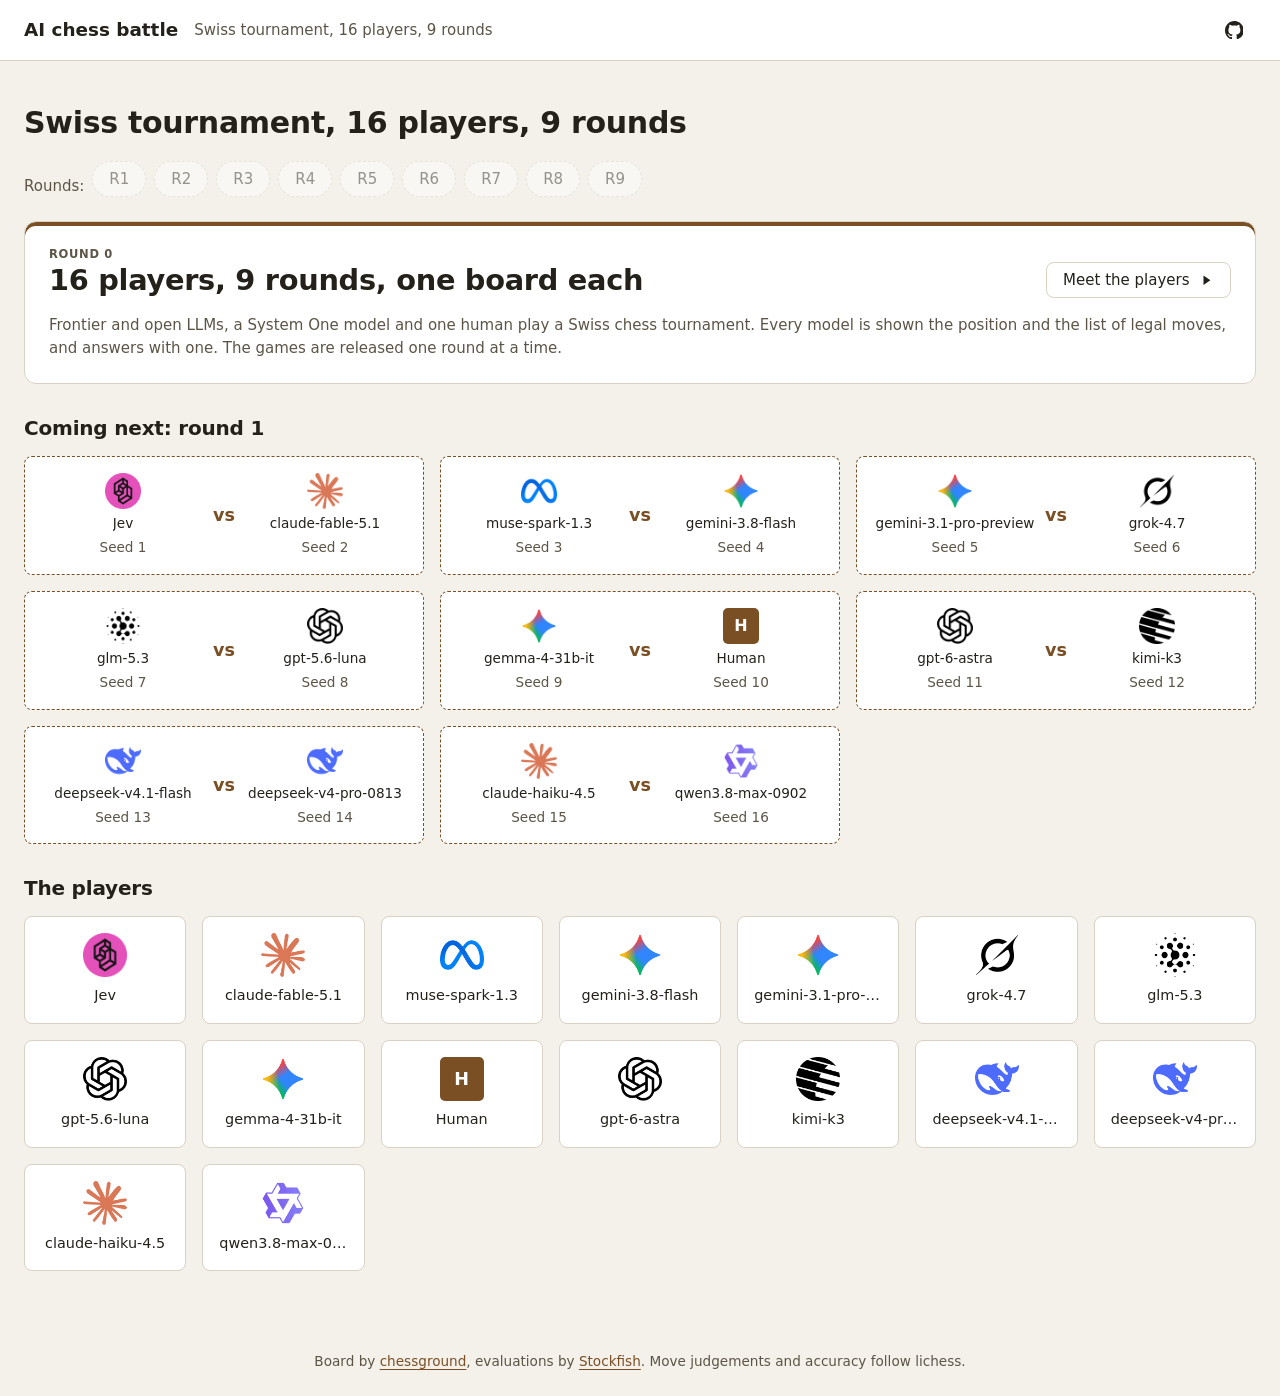
==== index.html @ 526ddec9 "Release round 0" ====
<!doctype html>
<html lang="en">
<head>
<meta charset="utf-8">
<meta name="viewport" content="width=device-width, initial-scale=1">
<title>AI chess battle: games</title>
<meta name="description" content="Every game of the AI chess battle tournaments, move by move, with engine evaluation, thinking time and cost.">
<link rel="stylesheet" href="vendor/chessground/chessground.base.css">
<link rel="stylesheet" href="vendor/chessground/chessground.brown.css">
<link rel="stylesheet" href="vendor/chessground/chessground.cburnett.css">
<link rel="stylesheet" href="viewer.css">
<script type="module" src="viewer.js"></script>
</head>
<body>
<header class="topbar">
  <nav class="topbar-nav" aria-label="Main">
    <a class="brand" href="#/">AI chess battle</a>
    <ul id="crumbs"></ul>
    <a class="icon-button" href="https://github.com/dperezcabrera/system-one-chess" target="_blank" rel="noopener" aria-label="Source on GitHub" title="Source on GitHub">
      <svg viewBox="0 0 16 16" width="20" height="20" fill="currentColor" aria-hidden="true"><path d="M8 0C3.58 0 0 3.58 0 8c0 3.54 2.29 6.53 5.47 7.59.4.07.55-.17.55-.38 0-.19-.01-.82-.01-1.49-2.01.37-2.53-.49-2.69-.94-.09-.23-.48-.94-.82-1.13-.28-.15-.68-.52-.01-.53.63-.01 1.08.58 1.23.82.72 1.21 1.87.87 2.33.66.07-.52.28-.87.51-1.07-1.78-.2-3.64-.89-3.64-3.95 0-.87.31-1.59.82-2.15-.08-.2-.36-1.02.08-2.12 0 0 .67-.21 2.2.82.64-.18 1.32-.27 2-.27.68 0 1.36.09 2 .27 1.53-1.04 2.2-.82 2.2-.82.44 1.1.16 1.92.08 2.12.51.56.82 1.27.82 2.15 0 3.07-1.87 3.75-3.65 3.95.29.25.54.73.54 1.48 0 1.07-.01 1.93-.01 2.2 0 .21.15.46.55.38A8.013 8.013 0 0016 8c0-4.42-3.58-8-8-8z"/></svg>
    </a>
  </nav>
</header>
<main id="app" aria-live="polite"><p class="state">Loading</p></main>
<div id="tooltip" class="tooltip" role="tooltip" hidden></div>
<footer class="footer">
  Board by <a href="https://github.com/lichess-org/chessground" target="_blank" rel="noopener">chessground</a>,
  evaluations by <a href="https://stockfishchess.org" target="_blank" rel="noopener">Stockfish</a>.
  Move judgements and accuracy follow lichess.
</footer>
</body>
</html>
---- vendor/chessground/chessground.base.css ----
.cg-wrap {
  box-sizing: content-box;
  position: relative;
  display: block;
}

cg-container {
  position: absolute;
  width: 100%;
  height: 100%;
  display: block;
  top: 0;
}

cg-board {
  position: absolute;
  top: 0;
  left: 0;
  width: 100%;
  height: 100%;
  -webkit-user-select: none;
  -moz-user-select: none;
  -ms-user-select: none;
  user-select: none;
  line-height: 0;
  background-size: cover;
}

.cg-wrap.manipulable cg-board {
  cursor: pointer;
}

cg-board square {
  position: absolute;
  top: 0;
  left: 0;
  width: 12.5%;
  height: 12.5%;
  pointer-events: none;
}

cg-board square.move-dest {
  pointer-events: auto;
}

cg-board square.last-move {
  will-change: transform;
}

.cg-wrap piece {
  position: absolute;
  top: 0;
  left: 0;
  width: 12.5%;
  height: 12.5%;
  background-size: cover;
  z-index: 2;
  will-change: transform;
  pointer-events: none;
}

cg-board piece.dragging {
  cursor: move;
  /* !important to override z-index from 3D piece inline style */
  z-index: 11 !important;
}

piece.anim {
  z-index: 8;
}

piece.fading {
  z-index: 1;
  opacity: 0.5;
}

.cg-wrap piece.ghost {
  opacity: 0.3;
}

.cg-wrap piece svg {
  overflow: hidden;
  position: relative;
  top: 0px;
  left: 0px;
  width: 100%;
  height: 100%;
  pointer-events: none;
  z-index: 2;
  opacity: 0.6;
}

.cg-wrap cg-auto-pieces,
.cg-wrap .cg-shapes,
.cg-wrap .cg-custom-svgs {
  overflow: visible;
  position: absolute;
  top: 0px;
  left: 0px;
  width: 100%;
  height: 100%;
  pointer-events: none;
}

.cg-wrap cg-auto-pieces {
  z-index: 2;
}

.cg-wrap cg-auto-pieces piece {
  opacity: 0.3;
}

.cg-wrap .cg-shapes {
  overflow: hidden;
  opacity: 0.6;
  z-index: 2;
}

.cg-wrap .cg-custom-svgs {
  /* over piece.anim = 8, but under piece.dragging = 11 */
  z-index: 9;
}

.cg-wrap .cg-custom-svgs svg {
  overflow: visible;
}

.cg-wrap coords {
  position: absolute;
  display: flex;
  pointer-events: none;
  opacity: 0.8;
  font-family: sans-serif;
  font-size: 9px;
}

.cg-wrap coords.ranks {
  left: 4px;
  top: -20px;
  flex-flow: column-reverse;
  height: 100%;
  width: 12px;
}

.cg-wrap coords.ranks.black {
  flex-flow: column;
}

.cg-wrap coords.ranks.left {
  left: -15px;
  align-items: flex-end;
}

.cg-wrap coords.files {
  bottom: -4px;
  left: 24px;
  flex-flow: row;
  width: 100%;
  height: 16px;
  text-transform: uppercase;
  text-align: center;
}

.cg-wrap coords.files.black {
  flex-flow: row-reverse;
}

.cg-wrap coords coord {
  flex: 1 1 auto;
}

.cg-wrap coords.ranks coord {
  transform: translateY(39%);
}

.cg-wrap coords.squares {
  bottom: 0;
  left: 0;
  text-transform: uppercase;
  text-align: right;
  flex-flow: column-reverse;
  height: 100%;
  width: 12.5%;
}

.cg-wrap coords.squares.black {
  flex-flow: column;
}

.cg-wrap coords.squares.left {
  text-align: left;
}

.cg-wrap coords.squares coord {
  padding: 6% 4%;
}

.cg-wrap coords.squares.rank2 {
  transform: translateX(100%);
}

.cg-wrap coords.squares.rank3 {
  transform: translateX(200%);
}

.cg-wrap coords.squares.rank4 {
  transform: translateX(300%);
}

.cg-wrap coords.squares.rank5 {
  transform: translateX(400%);
}

.cg-wrap coords.squares.rank6 {
  transform: translateX(500%);
}

.cg-wrap coords.squares.rank7 {
  transform: translateX(600%);
}

.cg-wrap coords.squares.rank8 {
  transform: translateX(700%);
}
---- vendor/chessground/chessground.brown.css ----
/** Colored board squares as an embedded SVG */
cg-board {
  background-color: #f0d9b5;
  background-image: url('[data-uri]');
}

/** Interactive board square colors */
cg-board square.move-dest {
  background: radial-gradient(rgba(20, 85, 30, 0.5) 22%, #208530 0, rgba(0, 0, 0, 0.3) 0, rgba(0, 0, 0, 0) 0);
}
cg-board square.premove-dest {
  background: radial-gradient(rgba(20, 30, 85, 0.5) 22%, #203085 0, rgba(0, 0, 0, 0.3) 0, rgba(0, 0, 0, 0) 0);
}
cg-board square.oc.move-dest {
  background: radial-gradient(transparent 0%, transparent 80%, rgba(20, 85, 0, 0.3) 80%);
}
cg-board square.oc.premove-dest {
  background: radial-gradient(transparent 0%, transparent 80%, rgba(20, 30, 85, 0.2) 80%);
}
cg-board square.move-dest:hover {
  background: rgba(20, 85, 30, 0.3);
}
cg-board square.premove-dest:hover {
  background: rgba(20, 30, 85, 0.2);
}
cg-board square.last-move {
  background-color: rgba(155, 199, 0, 0.41);
}
cg-board square.selected {
  background-color: rgba(20, 85, 30, 0.5);
}
cg-board square.check {
  background: radial-gradient(
    ellipse at center,
    rgba(255, 0, 0, 1) 0%,
    rgba(231, 0, 0, 1) 25%,
    rgba(169, 0, 0, 0) 89%,
    rgba(158, 0, 0, 0) 100%
  );
}
cg-board square.current-premove {
  background-color: rgba(20, 30, 85, 0.5);
}

/** Alternating colors in rank/file/square labels */
.orientation-white .ranks :nth-child(odd),
.orientation-white .files :nth-child(even),
.orientation-black .ranks :nth-child(even),
.orientation-black .files :nth-child(odd),
coords.squares:nth-of-type(odd) :nth-child(even),
coords.squares:nth-of-type(even) :nth-child(odd) {
  color: rgba(72, 72, 72, 0.8);
}

.orientation-white .ranks :nth-child(even),
.orientation-white .files :nth-child(odd),
.orientation-black .ranks :nth-child(odd),
.orientation-black .files :nth-child(even),
coords.squares:nth-of-type(odd) :nth-child(odd),
coords.squares:nth-of-type(even) :nth-child(even) {
  color: rgba(255, 255, 255, 0.8);
}
---- vendor/chessground/chessground.cburnett.css ----
/** Embedded SVGs for all chess pieces */
.cg-wrap piece.pawn.white {
  background-image: url('[data-uri]');
}
.cg-wrap piece.bishop.white {
  background-image: url('[data-uri]');
}
.cg-wrap piece.knight.white {
  background-image: url('[data-uri]');
}
.cg-wrap piece.rook.white {
  background-image: url('[data-uri]');
}
.cg-wrap piece.queen.white {
  background-image: url('[data-uri]');
}
.cg-wrap piece.king.white {
  background-image: url('[data-uri]');
}
.cg-wrap piece.pawn.black {
  background-image: url('[data-uri]');
}
.cg-wrap piece.bishop.black {
  background-image: url('[data-uri]');
}
.cg-wrap piece.knight.black {
  background-image: url('[data-uri]');
}
.cg-wrap piece.rook.black {
  background-image: url('[data-uri]');
}
.cg-wrap piece.queen.black {
  background-image: url('[data-uri]');
}
.cg-wrap piece.king.black {
  background-image: url('[data-uri]');
}
---- viewer.css ----
:root {
  color-scheme: light dark;
  --space-1: 4px; --space-2: 8px; --space-3: 16px; --space-4: 24px; --space-5: 32px;
  --radius: 8px;
  --bg: #f4f1ea; --surface: #ffffff; --surface-2: #faf8f3; --border: #d9d2c3;
  --text: #24211b; --text-muted: #5c5547; --accent: #7a4f24; --accent-text: #ffffff;
  --win: #2f7d4a; --draw: #8a7f6a; --loss: #b0392f;
  --best: #2f7d4a; --inaccuracy: #c9a227; --mistake: #e07b39; --blunder: #d03b3b;
  --series-white: #2a78d6; --series-black: #eb6834;
  --eval-white: #f3efe6; --eval-black: #3a352e; --grid: #e1e0d9;
  --focus: #2a78d6;
  --ease: cubic-bezier(0.2, 0, 0, 1);
}
@media (prefers-color-scheme: dark) {
  :root {
    --bg: #1b1916; --surface: #26231f; --surface-2: #2d2a25; --border: #3d3832;
    --text: #ece7dd; --text-muted: #b3ab9c; --accent: #d9a566; --accent-text: #1b1916;
    --win: #5cb97a; --draw: #a89d86; --loss: #ff8a80;
    --best: #5cb97a; --inaccuracy: #e4c14a; --mistake: #f09a5b; --blunder: #ff6b6b;
    --series-white: #3987e5; --series-black: #d95926;
    --eval-white: #e9e4d8; --eval-black: #141210; --grid: #3d3832; --focus: #6aa8f0;
  }
}
* { box-sizing: border-box; }
body { margin: 0; background: var(--bg); color: var(--text); font: 15px/1.5 system-ui, sans-serif; }
a { color: var(--accent); text-underline-offset: 3px; }
:focus-visible { outline: 2px solid var(--focus); outline-offset: 2px; }
h1, h2, h3 { line-height: 1.2; letter-spacing: -0.01em; }
h2 { font-size: 1.25rem; margin: 0 0 var(--space-3); }
h3 { font-size: 1rem; margin: 0 0 var(--space-2); }
.num { text-align: right; font-variant-numeric: tabular-nums; }
.muted { color: var(--text-muted); }
.state { padding: var(--space-5); text-align: center; color: var(--text-muted); min-height: 60vh; }

.topbar { border-bottom: 1px solid var(--border); background: var(--surface); position: sticky; top: 0; z-index: 10; }
.topbar-nav { display: flex; align-items: center; gap: var(--space-3); max-width: 1400px; margin: 0 auto; padding: var(--space-2) var(--space-4); min-height: 56px; }
.brand { font-weight: 700; font-size: 1.15rem; color: var(--text); text-decoration: none; }
#crumbs { display: flex; gap: var(--space-2); margin: 0; padding: 0; list-style: none; flex: 1; color: var(--text-muted); min-width: 0; overflow: hidden; white-space: nowrap; }
#crumbs li + li::before { content: "/"; margin-right: var(--space-2); }
.icon-button { display: inline-flex; align-items: center; justify-content: center; min-width: 44px; min-height: 44px; border: 1px solid transparent; border-radius: var(--radius); background: none; color: var(--text); cursor: pointer; }
.icon-button:hover { background: var(--surface-2); border-color: var(--border); }
.icon-button:disabled { opacity: 0.4; cursor: default; }
.icon-button svg { width: 1.25em; height: 1.25em; }
main { max-width: 1400px; margin: 0 auto; padding: var(--space-4); }
.footer { text-align: center; color: var(--text-muted); font-size: 0.85rem; padding: var(--space-4); }

.card { background: var(--surface); border: 1px solid var(--border); border-radius: var(--radius); padding: var(--space-3); }
section { margin-bottom: var(--space-5); }
.section-nav { display: flex; gap: var(--space-2); flex-wrap: wrap; align-items: end; margin-bottom: var(--space-4); }
.pill { display: inline-flex; align-items: center; min-height: 36px; padding: 0 var(--space-3); border: 1px solid var(--border); border-radius: 999px; background: var(--surface); color: var(--text); text-decoration: none; cursor: pointer; font: inherit; }
.pill[aria-pressed="true"], .pill:hover { border-color: var(--accent); color: var(--accent); }
.pill[aria-pressed="true"] { background: var(--accent); color: var(--accent-text); }

.hero { display: grid; grid-template-columns: repeat(auto-fit, minmax(150px, 1fr)); gap: var(--space-3); margin-bottom: var(--space-4); }
.stat { background: var(--surface); border: 1px solid var(--border); border-radius: var(--radius); padding: var(--space-3); }
.stat-value { font-size: 1.6rem; font-weight: 700; font-variant-numeric: tabular-nums; }
.stat-label { color: var(--text-muted); font-size: 0.85rem; }

.player { display: inline-flex; align-items: center; gap: var(--space-2); min-width: 0; }
.player-name { overflow: hidden; text-overflow: ellipsis; white-space: nowrap; }
.logo { width: 22px; height: 22px; border-radius: 5px; object-fit: contain; background: #fff; flex: none; }
.logo-fallback { display: inline-flex; align-items: center; justify-content: center; width: 22px; height: 22px; border-radius: 5px; background: var(--accent); color: var(--accent-text); font-size: 0.7rem; font-weight: 700; flex: none; }

.table-wrap { overflow-x: auto; }
table { border-collapse: collapse; width: 100%; }
th, td { padding: 6px 10px; border-bottom: 1px solid var(--border); white-space: nowrap; }
th { font-size: 0.8rem; color: var(--text-muted); font-weight: 600; text-align: left; position: sticky; top: 0; background: var(--surface); }
th.num { text-align: right; }
th.center, td.center { text-align: center; }
tbody tr:hover { background: var(--surface-2); }
tbody tr.selected { background: color-mix(in srgb, var(--accent) 12%, transparent); }
.points-cell { display: flex; align-items: center; gap: var(--space-2); justify-content: flex-end; }
.points-bar { width: 70px; height: 8px; border-radius: 4px; background: var(--grid); overflow: hidden; }
.points-bar span { display: block; height: 100%; background: var(--accent); }
.wdl { display: inline-flex; gap: 2px; }
.wdl span { width: 8px; height: 14px; border-radius: 2px; }
.wdl .w { background: var(--win); } .wdl .d { background: var(--draw); } .wdl .l { background: var(--loss); }

.charts { display: grid; grid-template-columns: repeat(auto-fit, minmax(420px, 1fr)); gap: var(--space-3); }
.chart { width: 100%; height: auto; display: block; }
.chart text { fill: var(--text-muted); font-size: 11px; }
.chart .axis { stroke: var(--border); }
.chart .gridline { stroke: var(--grid); }
.chart .label { fill: var(--text); font-size: 11px; }
.chart a:focus-visible circle { stroke: var(--focus); stroke-width: 3; }
.tooltip { position: fixed; z-index: 100; pointer-events: none; background: var(--text); color: var(--bg); padding: 6px 10px; border-radius: 6px; font-size: 0.8rem; max-width: 320px; white-space: pre-line; }

.crosstable td, .crosstable th { padding: 0; text-align: center; vertical-align: middle; }
.crosstable th.rowhead, .crosstable td.rowhead { text-align: left; padding: 4px 8px; }
.crosstable th.colhead { width: 34px; font-variant-numeric: tabular-nums; }
.xcell { display: flex; flex-direction: column; min-width: 34px; height: 34px; }
.xcell a { flex: 1; display: flex; align-items: center; justify-content: center; color: #fff; text-decoration: none; font-weight: 700; font-size: 0.8rem; }
.xcell a.w { background: var(--win); } .xcell a.d { background: var(--draw); } .xcell a.l { background: var(--loss); }
.xcell.self { background: repeating-linear-gradient(45deg, var(--grid), var(--grid) 4px, transparent 4px, transparent 8px); }

.filters { display: flex; gap: var(--space-3); flex-wrap: wrap; align-items: end; margin-bottom: var(--space-3); }
.field { display: flex; flex-direction: column; gap: 2px; font-size: 0.8rem; color: var(--text-muted); }
select { font: inherit; min-height: 36px; padding: 0 var(--space-2); border: 1px solid var(--border); border-radius: var(--radius); background: var(--surface); color: var(--text); }
.games-grid { display: grid; grid-template-columns: repeat(auto-fill, minmax(220px, 1fr)); gap: var(--space-3); min-height: 200px; }
.game-card { display: flex; flex-direction: column; gap: var(--space-2); background: var(--surface); border: 1px solid var(--border); border-radius: var(--radius); padding: var(--space-2); color: var(--text); text-decoration: none; transition: transform 120ms var(--ease), box-shadow 120ms var(--ease); }
.game-card:hover { transform: translateY(-2px); box-shadow: 0 4px 14px rgb(0 0 0 / 0.12); }
.game-card .side { display: flex; align-items: center; justify-content: space-between; gap: var(--space-2); font-size: 0.85rem; }
.game-card .meta { display: flex; justify-content: space-between; font-size: 0.75rem; color: var(--text-muted); }
.score { font-weight: 700; font-variant-numeric: tabular-nums; min-width: 1.5em; text-align: right; }
.mini-board { width: 100%; aspect-ratio: 1; border-radius: 4px; overflow: hidden; }
.mini-board .cg-wrap { width: 100%; height: 100%; }
.round-title { font-size: 0.9rem; color: var(--text-muted); margin: var(--space-3) 0 var(--space-2); grid-column: 1 / -1; }
.badge { display: inline-block; padding: 0 6px; border-radius: 4px; font-size: 0.72rem; font-weight: 600; border: 1px solid var(--border); color: var(--text-muted); }

.tlist { display: grid; gap: var(--space-3); grid-template-columns: repeat(auto-fill, minmax(320px, 1fr)); }
.tlist a { color: var(--text); text-decoration: none; }
.tlist a:hover { border-color: var(--accent); }

/* Game */
.game-head { display: flex; flex-wrap: wrap; gap: var(--space-3); align-items: center; justify-content: space-between; margin-bottom: var(--space-3); }
.game-head h1 { font-size: 1.3rem; margin: 0; display: flex; gap: var(--space-2); align-items: center; flex-wrap: wrap; }
.result-badge { font-variant-numeric: tabular-nums; padding: 2px 10px; border-radius: 6px; background: var(--accent); color: var(--accent-text); }
.game-layout { display: grid; grid-template-columns: minmax(0, 1fr) 380px; gap: var(--space-4); align-items: start; }
.board-stack { display: flex; flex-direction: column; gap: var(--space-2); min-width: 0; max-width: min(100%, calc(100vh - 110px)); }
.board-row { display: grid; grid-template-columns: 20px minmax(0, 1fr); gap: var(--space-2); padding-right: 8px; }
.board { width: 100%; aspect-ratio: 1; }
.board .cg-wrap { width: 100%; height: 100%; }
.evalbar { position: relative; border-radius: 4px; overflow: hidden; background: var(--eval-black); border: 1px solid var(--border); }
.evalbar-white { position: absolute; left: 0; right: 0; bottom: 0; background: var(--eval-white); transition: height 200ms var(--ease); }
.evalbar-label { position: absolute; left: 0; right: 0; text-align: center; font-size: 10px; font-weight: 700; font-variant-numeric: tabular-nums; }
.pbar { min-width: 0; display: flex; align-items: center; justify-content: space-between; gap: var(--space-2); min-height: 36px; padding: 0 var(--space-2); background: var(--surface); border: 1px solid var(--border); border-radius: var(--radius); }
.pbar.to-move { border-color: var(--accent); box-shadow: inset 3px 0 0 var(--accent); }
.pbar-stats { flex: none; display: flex; gap: var(--space-3); font-size: 0.8rem; color: var(--text-muted); font-variant-numeric: tabular-nums; }
.controls { display: flex; align-items: center; justify-content: center; gap: var(--space-1); flex-wrap: wrap; }
.side-panel { display: flex; flex-direction: column; gap: var(--space-3); min-width: 0; }
.moves { height: 340px; overflow-y: auto; padding: 0; }
.moves ol { list-style: none; margin: 0; padding: 0; display: grid; grid-template-columns: 40px 1fr 1fr; }
.moves li { display: contents; }
.moves .mn { padding: 4px 8px; color: var(--text-muted); font-variant-numeric: tabular-nums; background: var(--surface-2); }
.mv { display: flex; align-items: center; justify-content: space-between; gap: 4px; padding: 4px 8px; border: 0; background: none; color: var(--text); font: inherit; text-align: left; cursor: pointer; min-height: 30px; }
.mv:hover { background: var(--surface-2); }
.mv[aria-current="true"] { background: color-mix(in srgb, var(--accent) 22%, transparent); font-weight: 700; }
.mv .t { font-size: 0.72rem; color: var(--text-muted); font-variant-numeric: tabular-nums; }
.mark { font-weight: 800; }
.j-best { color: var(--best); } .j-inaccuracy { color: var(--inaccuracy); } .j-mistake { color: var(--mistake); } .j-blunder { color: var(--blunder); }
.detail dl { display: grid; grid-template-columns: auto 1fr; gap: 2px var(--space-3); margin: 0; font-size: 0.85rem; }
.detail dt { color: var(--text-muted); }
.detail dd { margin: 0; text-align: right; font-variant-numeric: tabular-nums; overflow: hidden; text-overflow: ellipsis; }
.detail .reply { font: 0.78rem/1.4 ui-monospace, monospace; background: var(--surface-2); border-radius: 6px; padding: var(--space-2); margin-top: var(--space-2); max-height: 120px; overflow: auto; white-space: pre-wrap; word-break: break-word; }
.detail details { margin-top: var(--space-2); font-size: 0.85rem; }
.detail details pre { font: 0.75rem/1.4 ui-monospace, monospace; white-space: pre-wrap; word-break: break-word; max-height: 160px; overflow: auto; background: var(--surface-2); padding: var(--space-2); border-radius: 6px; }
.judgement-line { font-weight: 700; margin-bottom: var(--space-2); min-height: 1.5em; }
.probs { display: grid; gap: 4px; margin-top: var(--space-2); }
.prob { display: grid; grid-template-columns: 56px 1fr 44px; align-items: center; gap: var(--space-2); font-size: 0.8rem; }
.prob-bar { height: 10px; border-radius: 5px; background: var(--grid); overflow: hidden; }
.prob-bar span { display: block; height: 100%; background: var(--accent); }
.prob.chosen { font-weight: 700; }
.graphs { display: grid; gap: var(--space-3); margin-top: var(--space-4); }
.graph { cursor: crosshair; }
.engine-line { font-size: 0.85rem; min-height: 1.5em; font-variant-numeric: tabular-nums; }
.btn { white-space: nowrap; display: inline-flex; align-items: center; gap: var(--space-2); min-height: 36px; padding: 0 var(--space-3); border: 1px solid var(--border); border-radius: var(--radius); background: var(--surface); color: var(--text); font: inherit; cursor: pointer; text-decoration: none; }
.btn:hover { border-color: var(--accent); }
.legend { display: flex; gap: var(--space-3); flex-wrap: wrap; font-size: 0.78rem; color: var(--text-muted); }
.legend i { display: inline-block; width: 10px; height: 10px; border-radius: 50%; margin-right: 4px; vertical-align: -1px; }

@media (max-width: 1000px) {
  .game-layout { grid-template-columns: 1fr; }
  .board-stack { max-width: 100%; }
  .charts { grid-template-columns: 1fr; }
}
@media (max-width: 600px) {
  main { padding: var(--space-3); }
  .topbar-nav { padding: var(--space-2) var(--space-3); }
  #crumbs { display: none; }
  .pbar-stats span:nth-child(n+3) { display: none; }
}
@media (prefers-reduced-motion: reduce) {
  * { transition: none !important; animation: none !important; }
}

.player-link { color: var(--text); text-decoration: none; display: inline-flex; min-height: 32px; align-items: center; }
.player-link:hover .player-name { text-decoration: underline; text-underline-offset: 3px; }
.game-card.outcome-w { box-shadow: inset 0 3px 0 var(--win); }
.game-card.outcome-d { box-shadow: inset 0 3px 0 var(--draw); }
.game-card.outcome-l { box-shadow: inset 0 3px 0 var(--loss); }
.empty-round { justify-content: flex-start; min-height: 200px; }
.btn svg { width: 1.1em; height: 1.1em; flex: none; }

.delta { display: inline-flex; align-items: center; gap: 1px; font-size: 0.75rem; font-weight: 700; font-variant-numeric: tabular-nums; }
.delta svg { width: 12px; height: 12px; }
.delta.up { color: var(--win); } .delta.down { color: var(--loss); }
.banner { background: var(--surface); border: 1px solid var(--border); border-radius: calc(var(--radius) * 1.5); padding: var(--space-4); box-shadow: inset 0 4px 0 var(--accent); }
.banner-head { display: flex; justify-content: space-between; align-items: end; gap: var(--space-3); flex-wrap: wrap; margin-bottom: var(--space-3); }
.banner h2 { font-size: 1.8rem; margin: 0; }
.highlights { display: grid; grid-template-columns: repeat(auto-fill, minmax(300px, 1fr)); gap: var(--space-3); }
.highlight { display: grid; grid-template-columns: 1fr 120px; gap: var(--space-3); align-items: center; padding: var(--space-3); border: 1px solid var(--border); border-radius: var(--radius); background: var(--surface-2); color: var(--text); text-decoration: none; min-height: 150px; transition: transform 120ms var(--ease); }
.highlight:hover { transform: translateY(-2px); border-color: var(--accent); }
.highlight p { margin: 4px 0 0; font-size: 0.85rem; color: var(--text-muted); }
.highlight-label { font-size: 0.72rem; font-weight: 700; letter-spacing: 0.06em; text-transform: uppercase; color: var(--text-muted); }
.highlight-figure { font-size: 1.6rem; font-weight: 800; font-variant-numeric: tabular-nums; line-height: 1.2; }
.tone-blunder .highlight-figure { color: var(--blunder); } .tone-win .highlight-figure { color: var(--win); }
.tone-best .highlight-figure { color: var(--best); } .tone-accent .highlight-figure { color: var(--accent); }
.teaser-grid { display: grid; grid-template-columns: repeat(auto-fill, minmax(300px, 1fr)); gap: var(--space-3); }
.teaser { display: grid; grid-template-columns: minmax(0, 1fr) auto minmax(0, 1fr); align-items: center; gap: var(--space-2); padding: var(--space-3); background: var(--surface); border: 1px dashed var(--accent); border-radius: var(--radius); min-height: 96px; }
.teaser-side { display: flex; flex-direction: column; align-items: center; gap: 4px; text-align: center; min-width: 0; max-width: 100%; font-size: 0.85rem; }
.teaser-side .player-name { max-width: 100%; }
.teaser-side .logo, .teaser-side .logo-fallback { width: 36px; height: 36px; font-size: 1rem; }
.teaser-vs { font-weight: 800; color: var(--accent); font-size: 1.1rem; }
.pill-locked { opacity: 0.45; cursor: default; border-style: dashed; }
.bump .bump-line { transition: opacity 120ms var(--ease); }
.bump .bump-line polyline { stroke: currentColor; }
.bump .bump-line circle { fill: currentColor; }
.bump:hover .bump-line { opacity: 0.18; }
.bump .bump-line:hover, .bump .bump-line:focus-visible { opacity: 1; }
.bump .bump-line:hover text { font-weight: 700; }
@media (max-width: 600px) { .highlight { grid-template-columns: 1fr 90px; } .banner { padding: var(--space-3); } }

.lineup { display: grid; grid-template-columns: repeat(auto-fill, minmax(150px, 1fr)); gap: var(--space-3); }
.lineup-player { display: flex; flex-direction: column; align-items: center; gap: var(--space-2); padding: var(--space-3); background: var(--surface); border: 1px solid var(--border); border-radius: var(--radius); color: var(--text); text-decoration: none; text-align: center; min-width: 0; font-size: 0.9rem; }
.lineup-player:hover { border-color: var(--accent); }
.lineup-player .logo, .lineup-player .logo-fallback { width: 44px; height: 44px; font-size: 1.1rem; }
.lineup-player .player-name { max-width: 100%; }
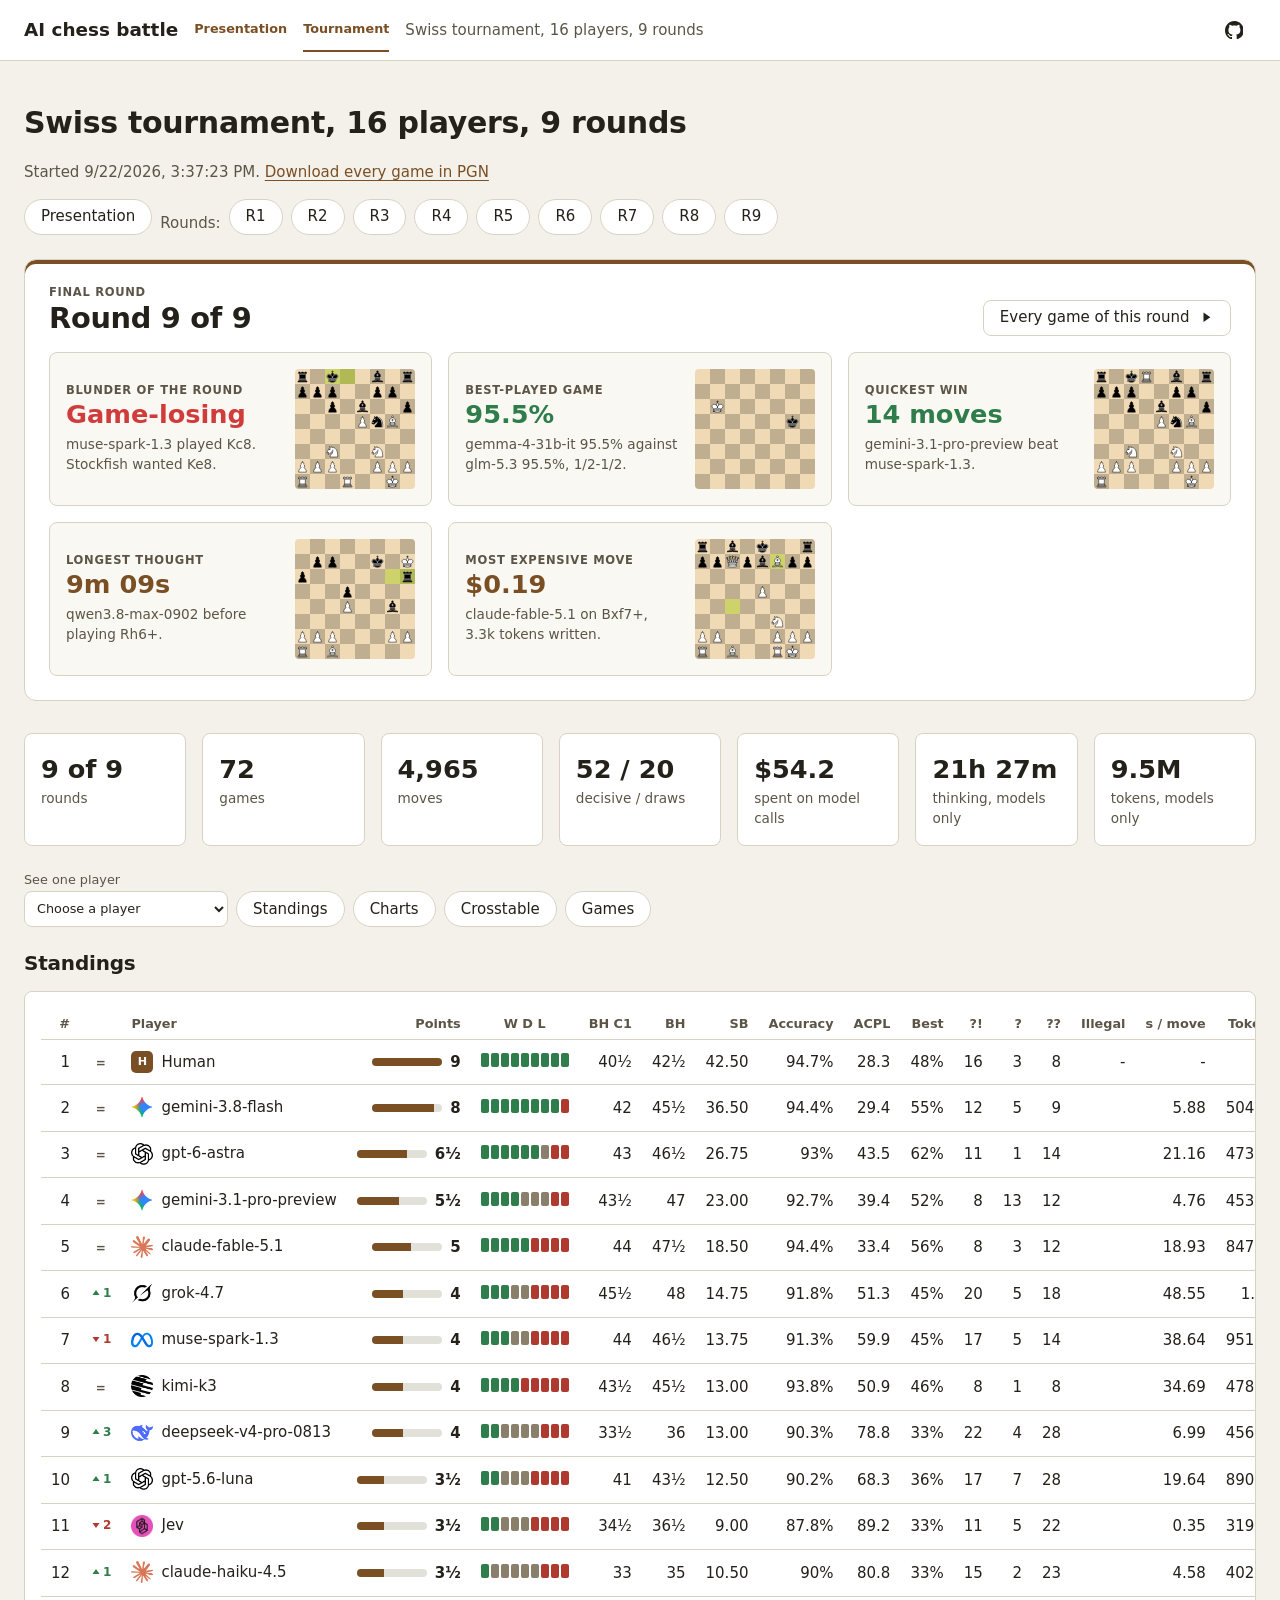
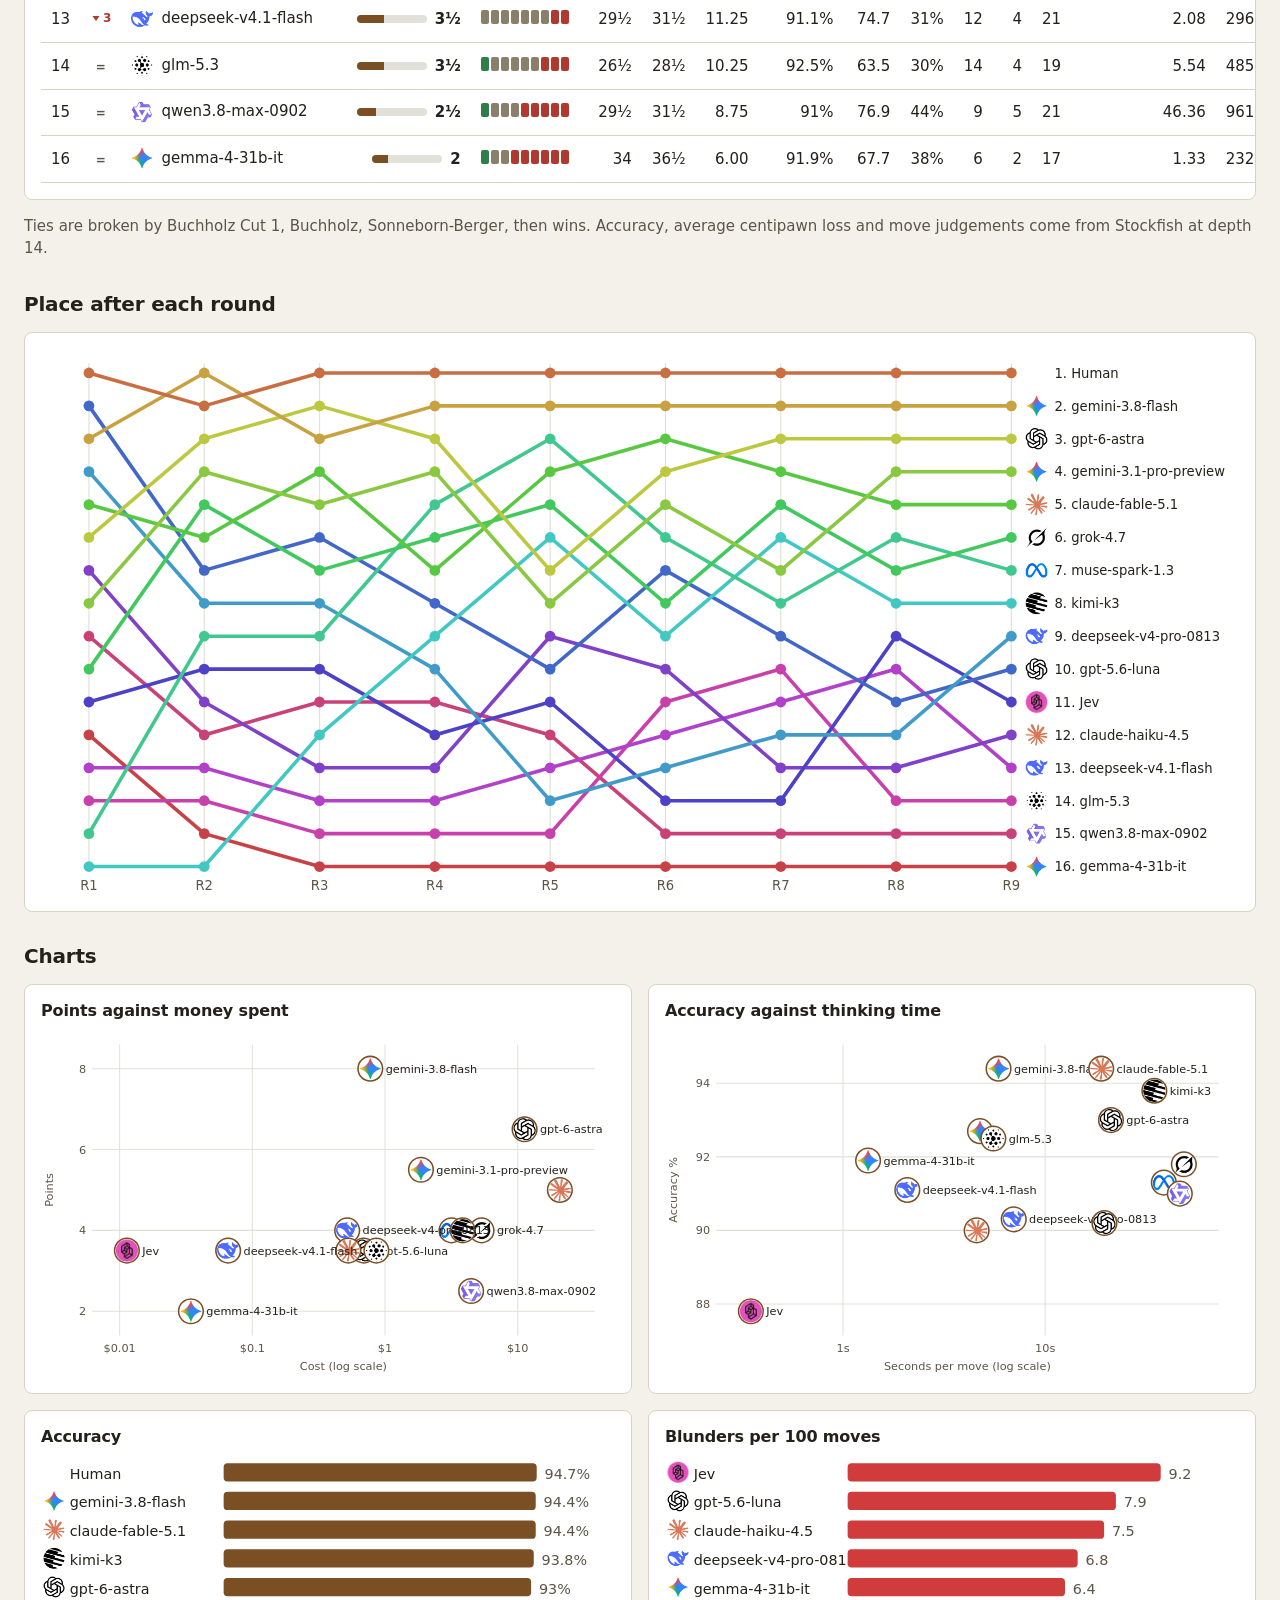
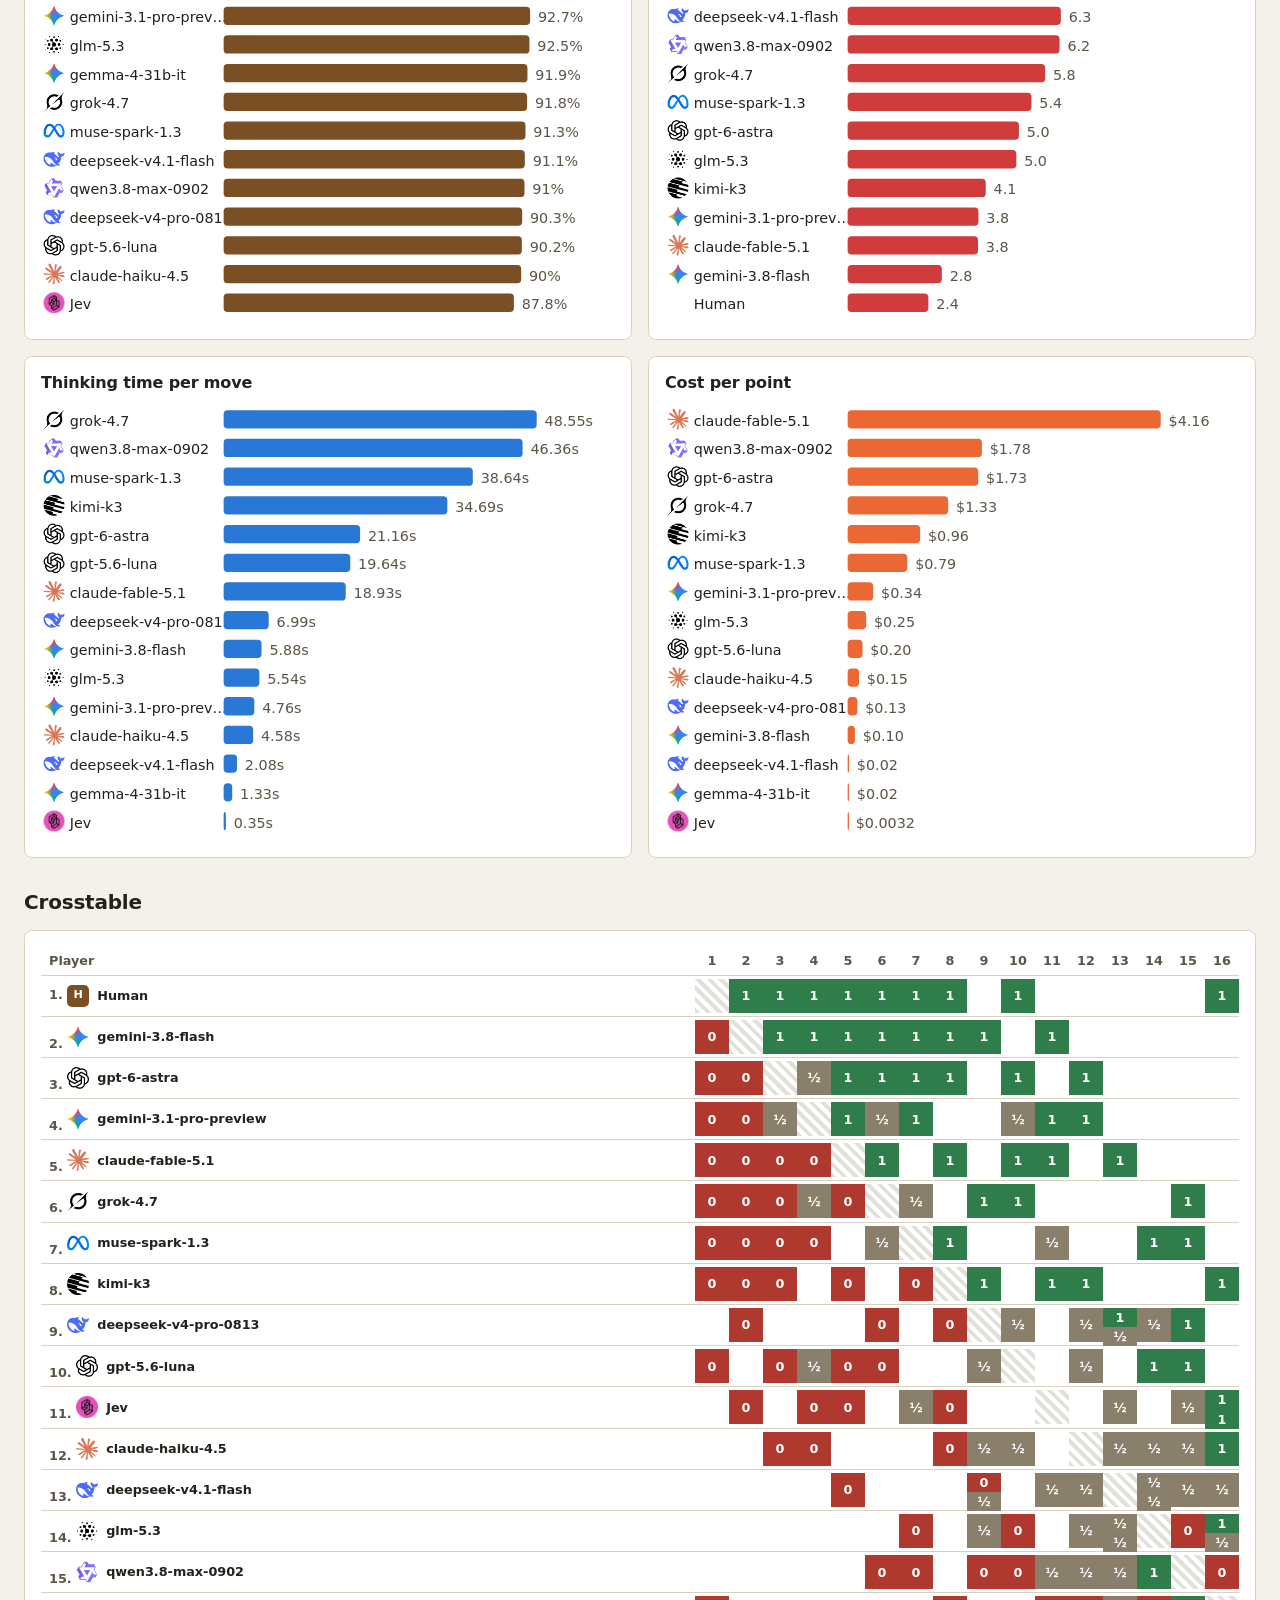
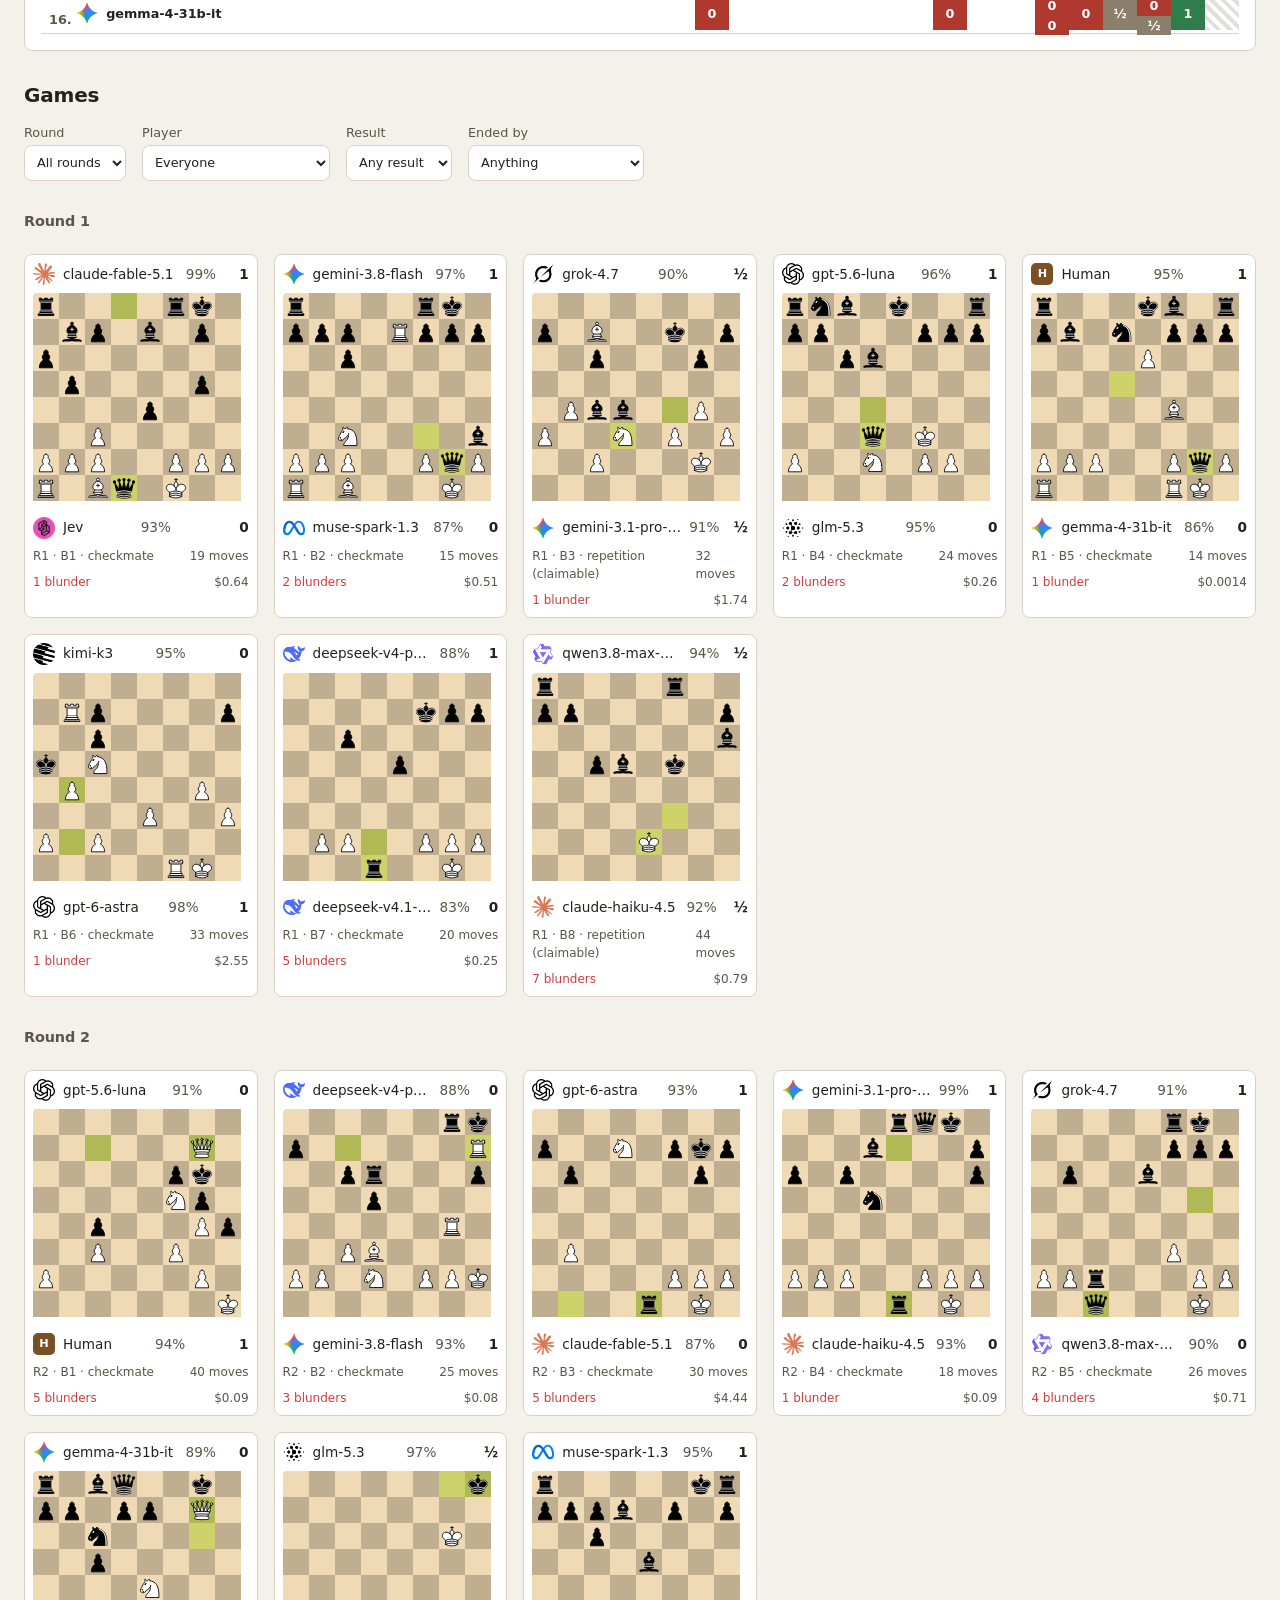
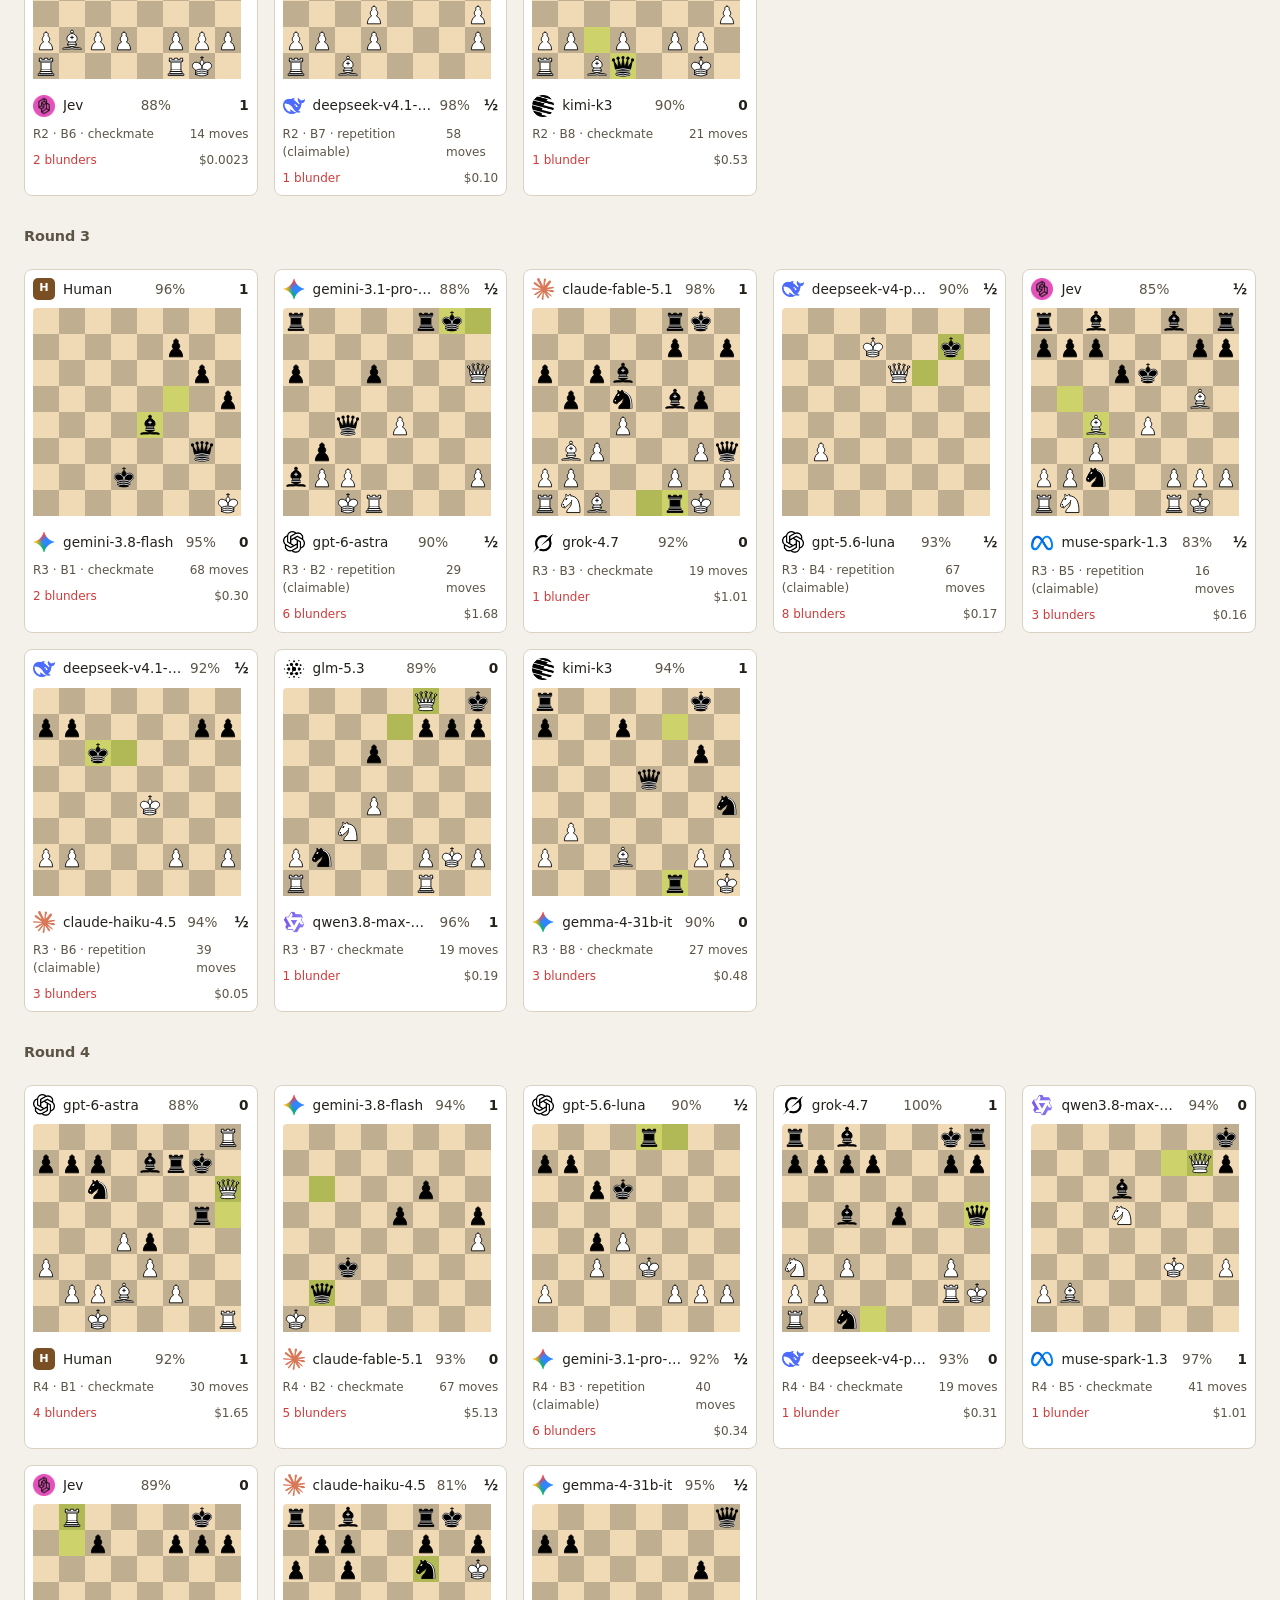
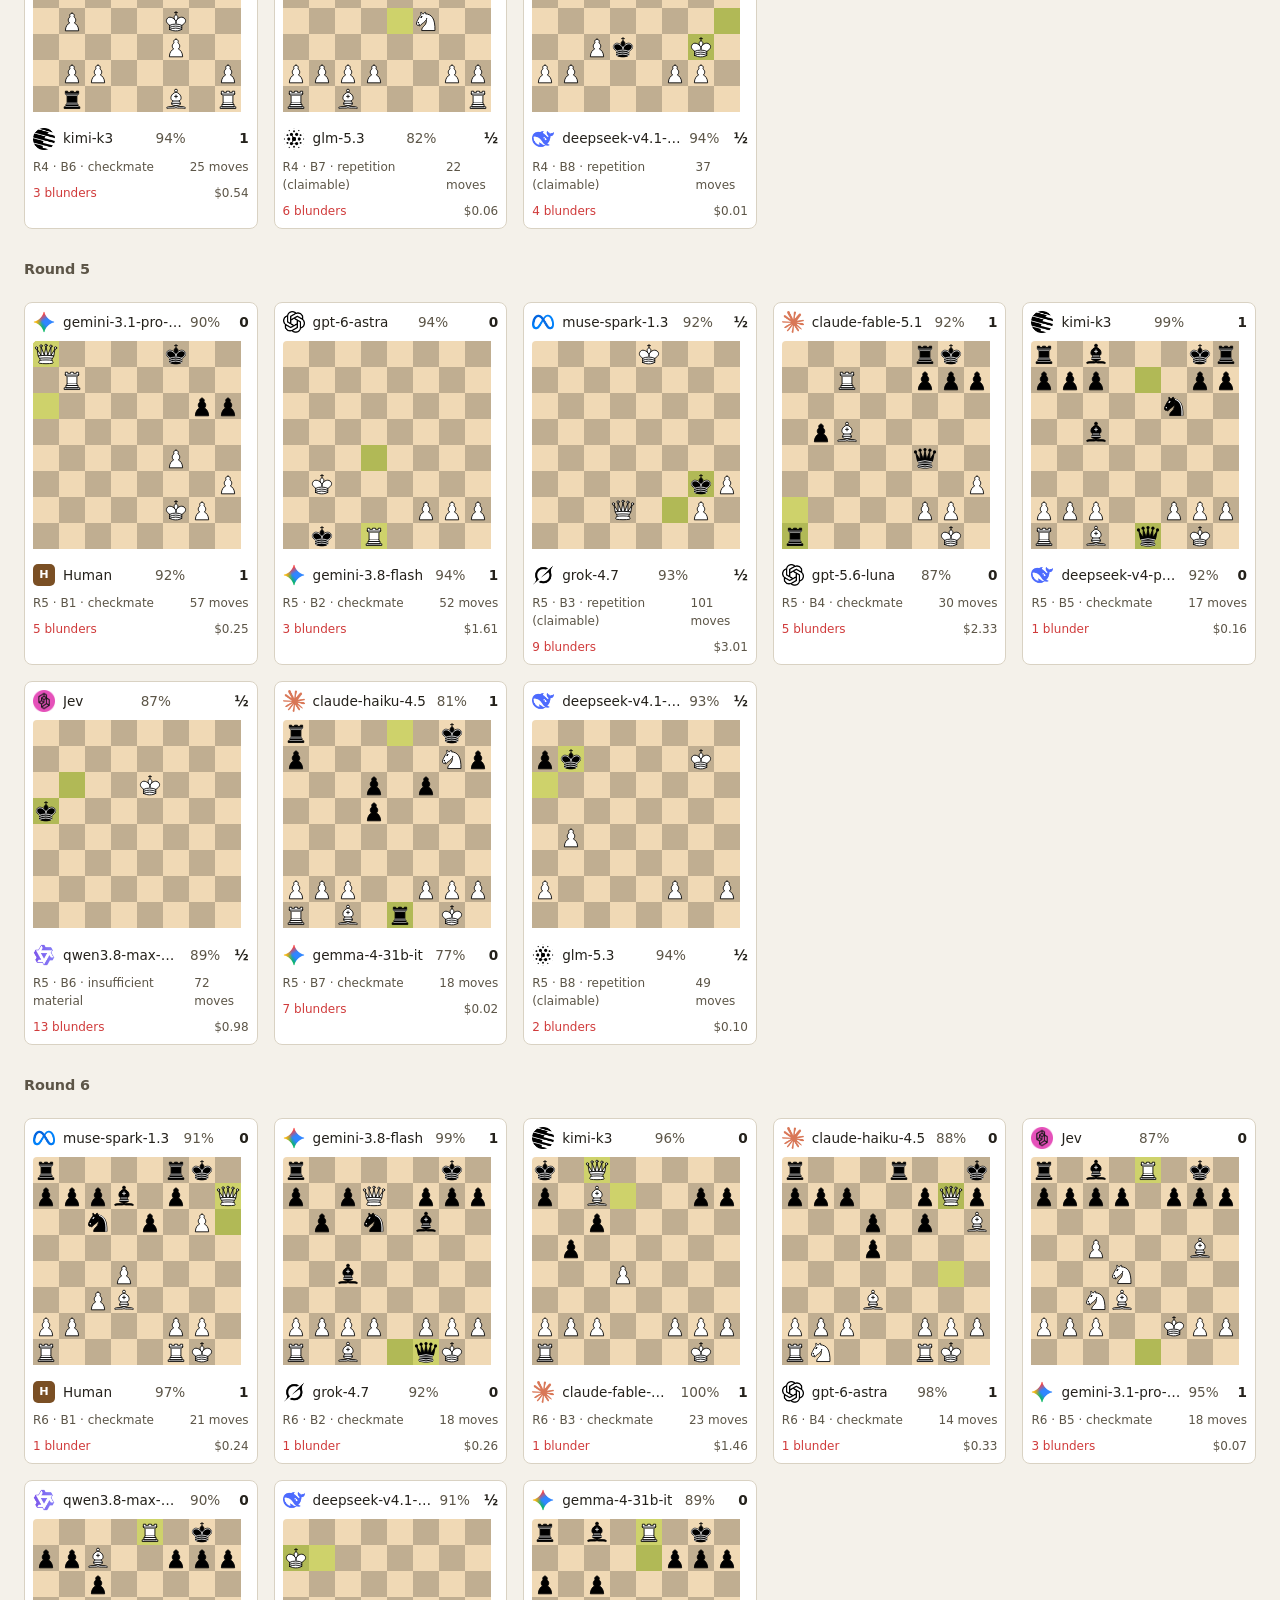
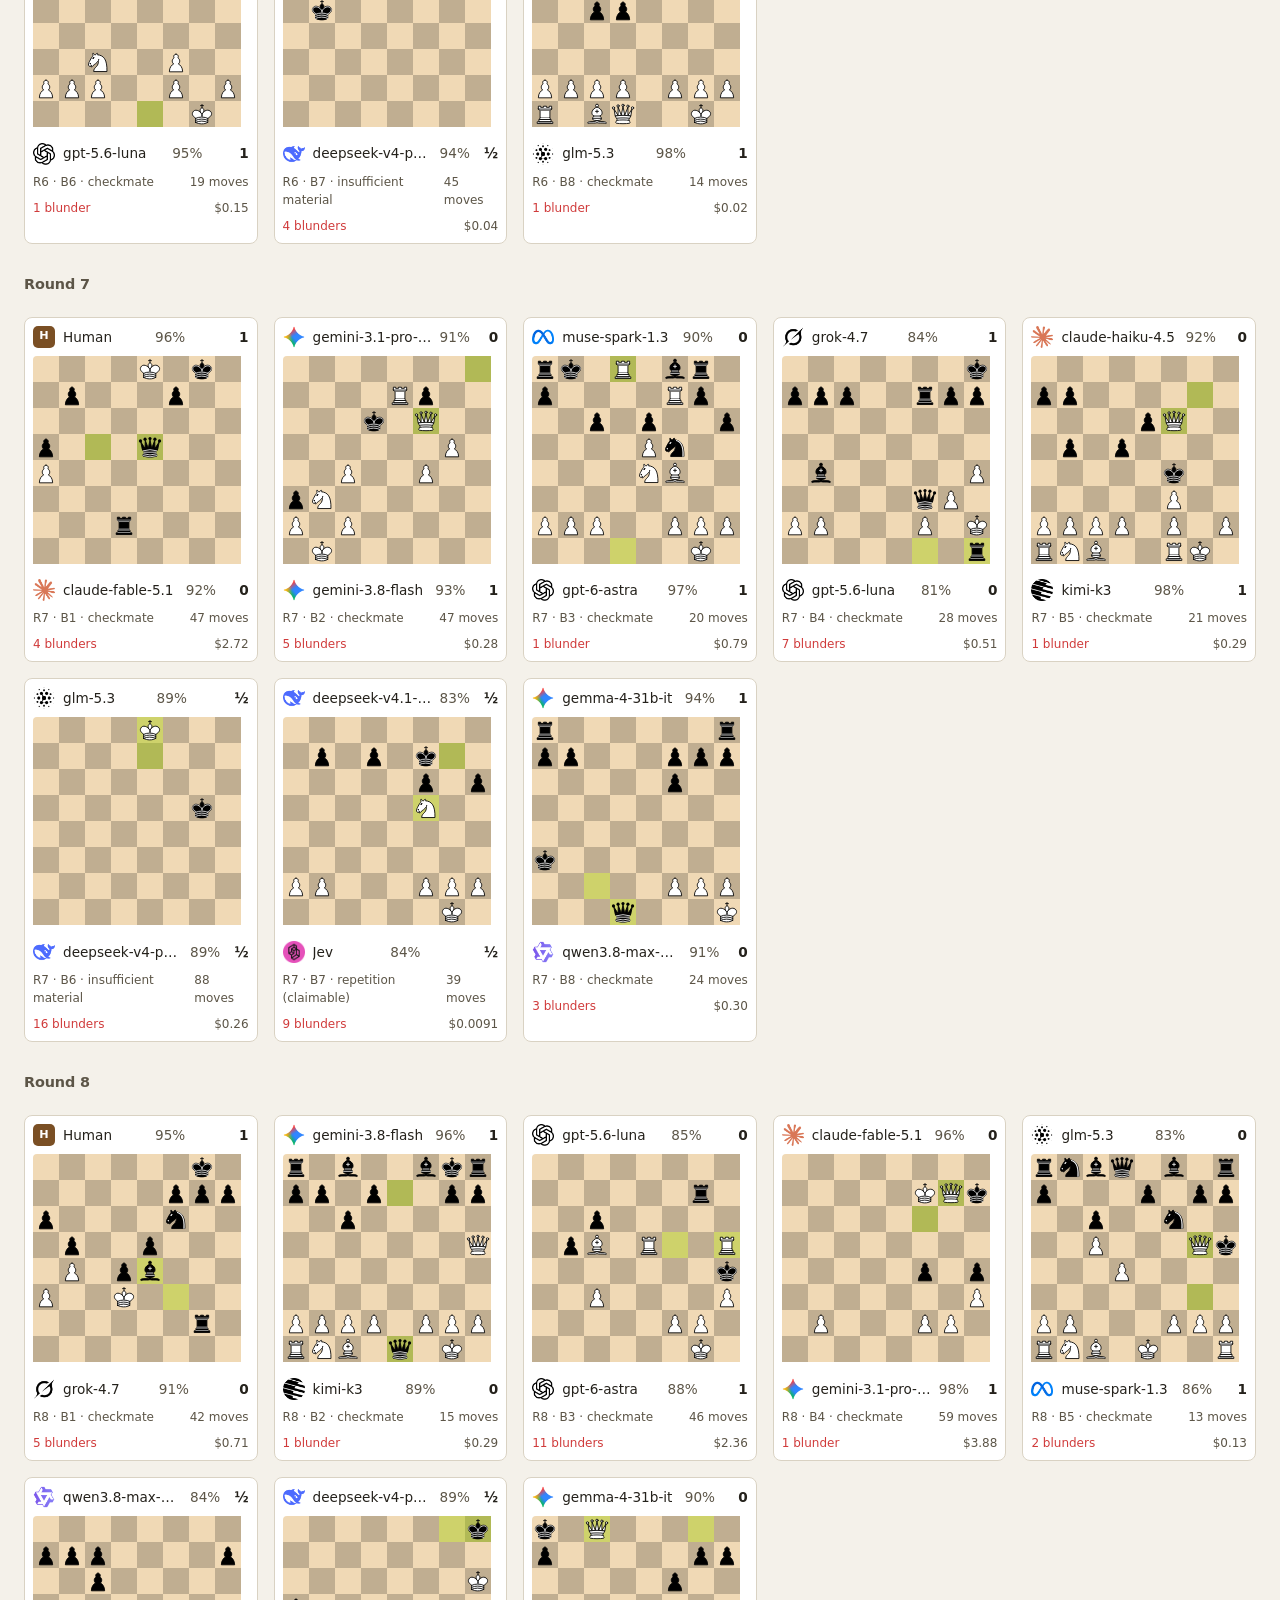
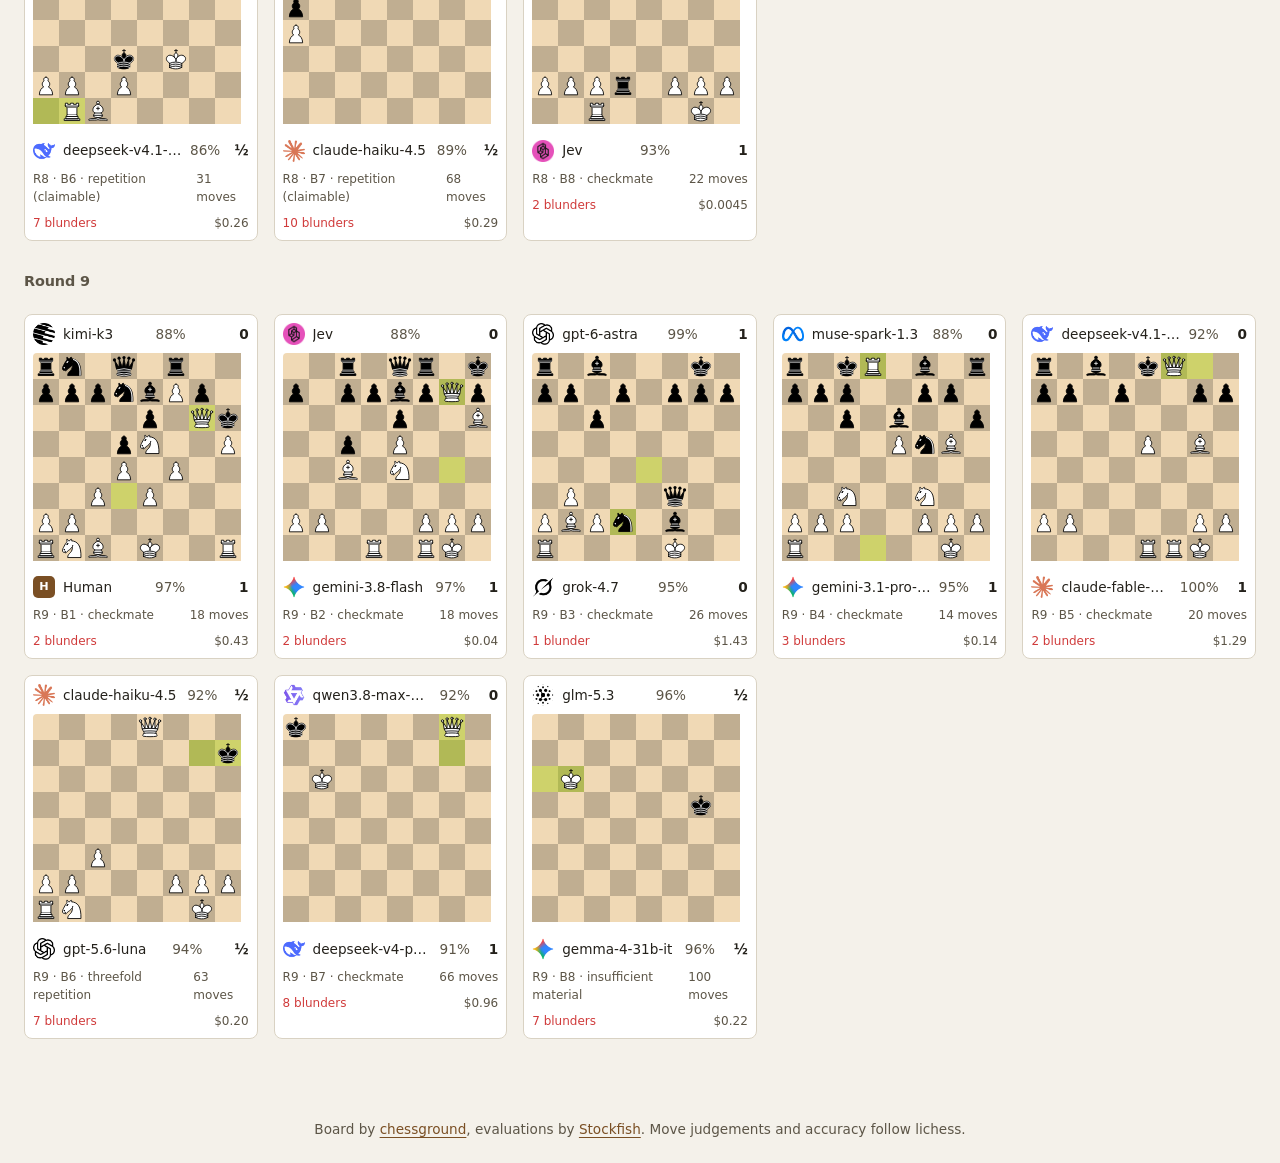
==== commit 2b32fe05: "Publish all nine rounds with the recording-ready presentation The presentation now chains every roun" ====
--- a/index.html
+++ b/index.html
@@ -15,6 +15,7 @@
 <header class="topbar">
   <nav class="topbar-nav" aria-label="Main">
     <a class="brand" href="#/">AI chess battle</a>
+    <div class="view-modes"><a href="participants.html">Presentation</a><a href="#/" aria-current="page">Tournament</a></div>
     <ul id="crumbs"></ul>
     <a class="icon-button" href="https://github.com/dperezcabrera/system-one-chess" target="_blank" rel="noopener" aria-label="Source on GitHub" title="Source on GitHub">
       <svg viewBox="0 0 16 16" width="20" height="20" fill="currentColor" aria-hidden="true"><path d="M8 0C3.58 0 0 3.58 0 8c0 3.54 2.29 6.53 5.47 7.59.4.07.55-.17.55-.38 0-.19-.01-.82-.01-1.49-2.01.37-2.53-.49-2.69-.94-.09-.23-.48-.94-.82-1.13-.28-.15-.68-.52-.01-.53.63-.01 1.08.58 1.23.82.72 1.21 1.87.87 2.33.66.07-.52.28-.87.51-1.07-1.78-.2-3.64-.89-3.64-3.95 0-.87.31-1.59.82-2.15-.08-.2-.36-1.02.08-2.12 0 0 .67-.21 2.2.82.64-.18 1.32-.27 2-.27.68 0 1.36.09 2 .27 1.53-1.04 2.2-.82 2.2-.82.44 1.1.16 1.92.08 2.12.51.56.82 1.27.82 2.15 0 3.07-1.87 3.75-3.65 3.95.29.25.54.73.54 1.48 0 1.07-.01 1.93-.01 2.2 0 .21.15.46.55.38A8.013 8.013 0 0016 8c0-4.42-3.58-8-8-8z"/></svg>
--- a/viewer.css
+++ b/viewer.css
@@ -215,3 +215,13 @@
 .lineup-player:hover { border-color: var(--accent); }
 .lineup-player .logo, .lineup-player .logo-fallback { width: 44px; height: 44px; font-size: 1.1rem; }
 .lineup-player .player-name { max-width: 100%; }
+
+/* The presentation is an introduction, separate from tournament rounds. */
+.view-modes { display: flex; gap: var(--space-3); font-size: .8rem; font-weight: 700; }
+.view-modes a { display: inline-flex; align-items: center; min-height: 44px; text-decoration: none; border-bottom: 2px solid transparent; }
+.view-modes [aria-current] { border-bottom-color: var(--accent); }
+@media (max-width: 760px) {
+  .topbar-nav { flex-wrap: wrap; gap: var(--space-2); }
+  .topbar-nav .brand { margin-right: auto; }
+  .topbar-nav #crumbs { flex-basis: 100%; order: 1; font-size: .75rem; }
+}
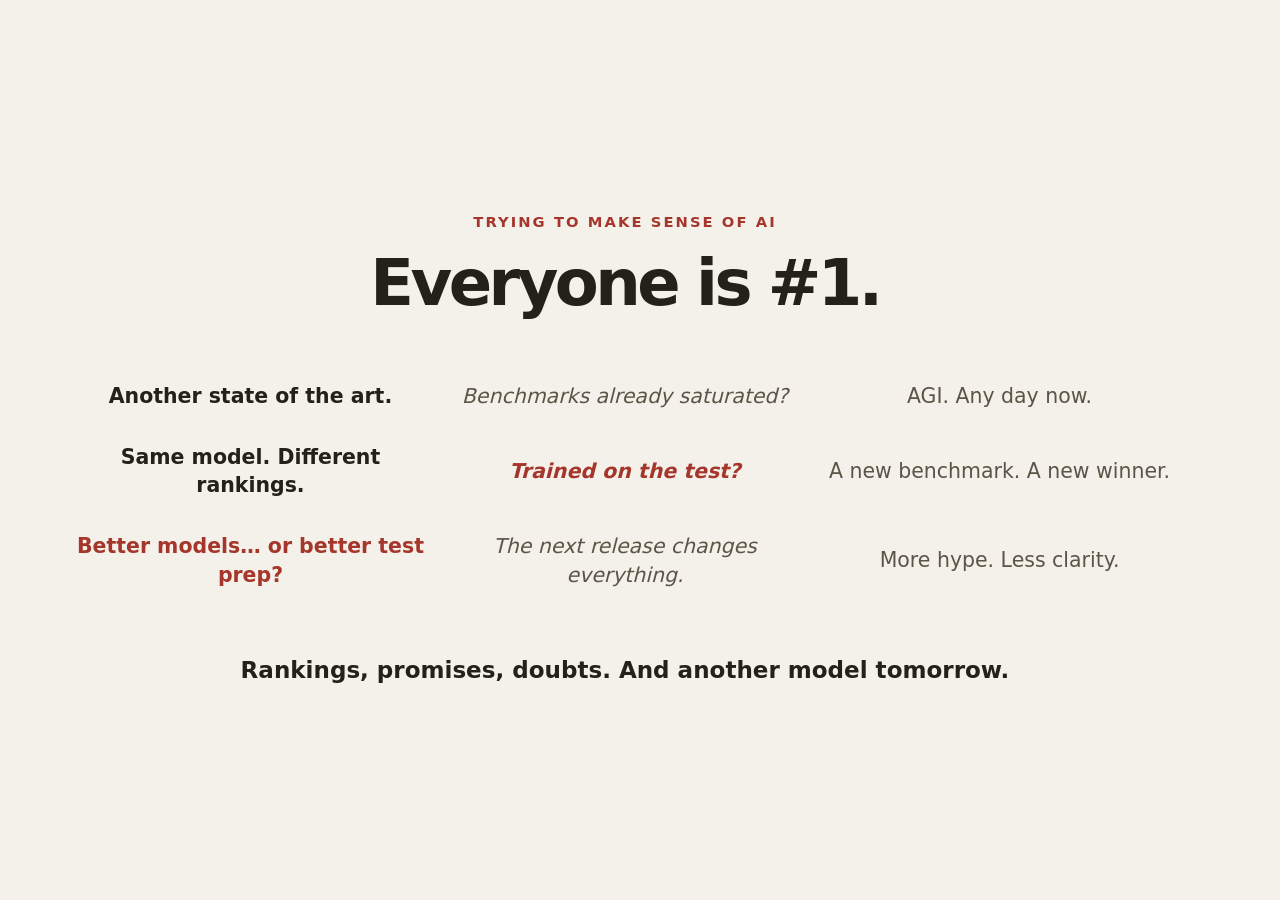
==== commit 739b3483: "Make the presentation the home page index.html is now the presentation and the old tournament page m" ====
--- a/index.html
+++ b/index.html
@@ -3,31 +3,32 @@
 <head>
 <meta charset="utf-8">
 <meta name="viewport" content="width=device-width, initial-scale=1">
-<title>AI chess battle: games</title>
-<meta name="description" content="Every game of the AI chess battle tournaments, move by move, with engine evaluation, thinking time and cost.">
+<meta name="theme-color" content="#f4f1ea">
+<title>AI chess battle: the presentation</title>
+<meta name="description" content="Meet the contenders. Learn the rules. Pick your favourite. The AI chess battle starts here.">
 <link rel="stylesheet" href="vendor/chessground/chessground.base.css">
 <link rel="stylesheet" href="vendor/chessground/chessground.brown.css">
 <link rel="stylesheet" href="vendor/chessground/chessground.cburnett.css">
-<link rel="stylesheet" href="viewer.css">
-<script type="module" src="viewer.js"></script>
+<link rel="stylesheet" href="participants.css">
+<script type="module" src="participants.js"></script>
 </head>
 <body>
-<header class="topbar">
-  <nav class="topbar-nav" aria-label="Main">
-    <a class="brand" href="#/">AI chess battle</a>
-    <div class="view-modes"><a href="participants.html">Presentation</a><a href="#/" aria-current="page">Tournament</a></div>
-    <ul id="crumbs"></ul>
-    <a class="icon-button" href="https://github.com/dperezcabrera/system-one-chess" target="_blank" rel="noopener" aria-label="Source on GitHub" title="Source on GitHub">
-      <svg viewBox="0 0 16 16" width="20" height="20" fill="currentColor" aria-hidden="true"><path d="M8 0C3.58 0 0 3.58 0 8c0 3.54 2.29 6.53 5.47 7.59.4.07.55-.17.55-.38 0-.19-.01-.82-.01-1.49-2.01.37-2.53-.49-2.69-.94-.09-.23-.48-.94-.82-1.13-.28-.15-.68-.52-.01-.53.63-.01 1.08.58 1.23.82.72 1.21 1.87.87 2.33.66.07-.52.28-.87.51-1.07-1.78-.2-3.64-.89-3.64-3.95 0-.87.31-1.59.82-2.15-.08-.2-.36-1.02.08-2.12 0 0 .67-.21 2.2.82.64-.18 1.32-.27 2-.27.68 0 1.36.09 2 .27 1.53-1.04 2.2-.82 2.2-.82.44 1.1.16 1.92.08 2.12.51.56.82 1.27.82 2.15 0 3.07-1.87 3.75-3.65 3.95.29.25.54.73.54 1.48 0 1.07-.01 1.93-.01 2.2 0 .21.15.46.55.38A8.013 8.013 0 0016 8c0-4.42-3.58-8-8-8z"/></svg>
-    </a>
-  </nav>
-</header>
-<main id="app" aria-live="polite"><p class="state">Loading</p></main>
-<div id="tooltip" class="tooltip" role="tooltip" hidden></div>
-<footer class="footer">
-  Board by <a href="https://github.com/lichess-org/chessground" target="_blank" rel="noopener">chessground</a>,
-  evaluations by <a href="https://stockfishchess.org" target="_blank" rel="noopener">Stockfish</a>.
-  Move judgements and accuracy follow lichess.
-</footer>
+<main class="stage">
+  <header class="stage-head">
+    <a class="brand" href="./">AI chess battle</a>
+    <nav class="mode-nav" aria-label="Mode"><a href="./" aria-current="page">Presentation</a><a id="tournament-link" href="tournament.html">Tournament</a></nav>
+    <button id="fullscreen" class="icon-button" type="button" aria-label="Enter fullscreen" title="Fullscreen">
+      <svg viewBox="0 0 24 24" fill="currentColor" aria-hidden="true"><path d="M3 3h7v2H5v5H3zm11 0h7v7h-2V5h-5zM3 14h2v5h5v2H3zm16 0h2v7h-7v-2h5z"/></svg>
+    </button>
+  </header>
+  <article id="card" tabindex="0" class="scene" aria-busy="true"><div class="state"><p class="eyebrow">Setting the stage</p><h1>Warming up the brains.</h1><p>Loading the presentation…</p></div></article>
+  <footer class="stage-foot">
+    <div class="transport">
+      <button id="prev" class="nav-button" type="button" aria-label="Previous scene" disabled><svg viewBox="0 0 24 24" fill="currentColor" aria-hidden="true"><path d="m14 5 1.4 1.4L9.8 12l5.6 5.6L14 19l-7-7z"/></svg></button>
+      <button id="next" class="nav-button next-button" type="button" aria-label="Next scene" disabled><span id="next-label">Next</span><svg viewBox="0 0 24 24" fill="currentColor" aria-hidden="true"><path d="m10 5 7 7-7 7-1.4-1.4 5.6-5.6-5.6-5.6z"/></svg></button>
+    </div>
+  </footer>
+</main>
+<p id="notice" class="notice" role="status" hidden></p>
 </body>
 </html>
--- a/participants.css
+++ b/participants.css
@@ -0,0 +1,391 @@
+:root {
+  color-scheme: light;
+  --bg: #f4f1ea; --paper: #fffdf6; --ink: #24211b; --muted: #5c5547;
+  --accent: #7a4f24; --red: #a5362b; --gold: #d9a566; --olive: #485638; --green: #2f7d32; --amber: #b7791f;
+  --line: #c8bfad; --soft: #e7dfd0; --poster: #e6b577; --white: #fff; --logo-ink: #24211b;
+  --focus: #1763a6; --s1: 4px; --s2: 8px; --s3: 16px; --s4: 24px; --s5: 32px; --s6: 48px;
+  --display: system-ui, sans-serif;
+  --ease: cubic-bezier(.2, 0, 0, 1);
+}
+* { box-sizing: border-box; }
+html { scrollbar-gutter: stable; }
+body { margin: 0; background: var(--bg); color: var(--ink); font: 16px/1.5 system-ui, sans-serif; }
+button, a { -webkit-tap-highlight-color: transparent; }
+button { font: inherit; cursor: pointer; border: 0; }
+a { color: inherit; text-underline-offset: .25em; }
+button, a { touch-action: manipulation; }
+button:disabled { cursor: default; opacity: .45; }
+:focus-visible { outline: 3px solid var(--focus); outline-offset: 4px; }
+h1:focus { outline: none; }
+[hidden] { display: none !important; }
+h1, h2, h3, p { margin: 0; }
+svg { width: 1.4em; height: 1.4em; flex: none; }
+/* No top or bottom bar: the scene takes the whole screen and the keyboard drives it. */
+.stage { height: 100vh; height: 100svh; max-width: none; margin: auto; padding: 0 clamp(32px, 4vw, 96px); display: grid; grid-template-rows: 0 minmax(0, 1fr) 0; }
+.stage-head, .stage-foot { visibility: hidden; overflow: hidden; }
+.stage-head { display: flex; align-items: center; gap: var(--s4); }
+.brand { margin-right: auto; font-weight: 900; font-size: 1.1rem; text-decoration: none; line-height: 1.2; min-height: 44px; display: flex; flex-direction: column; justify-content: center; }
+.mode-nav { display: flex; gap: var(--s4); font-size: .8rem; font-weight: 750; }
+.mode-nav a { min-height: 44px; display: flex; align-items: center; text-decoration: none; }
+.mode-nav [aria-current] { border-bottom-color: var(--red); }
+.icon-button, .nav-button { width: 48px; height: 48px; display: inline-flex; align-items: center; justify-content: center; background: transparent; color: var(--ink); }
+.icon-button:hover, .nav-button:hover:not(:disabled) { background: var(--soft); }
+.scene { min-width: 0; min-height: 0; overflow-y: auto; overflow-x: hidden; position: relative; scrollbar-gutter: stable; }
+.scene > div { min-height: 100%; padding: clamp(16px, min(3.4vw, 4vh), 56px) var(--s4); animation: scene-in 240ms var(--ease); }
+@keyframes scene-in { from { opacity: 0; transform: translateX(var(--direction, 20px)); } to { opacity: 1; transform: none; } }
+.stage-foot { position: relative; display: flex; align-items: center; justify-content: flex-end; gap: var(--s3); }
+.transport { display: flex; align-items: center; gap: var(--s2); flex: none; }
+.next-button { width: 104px; gap: var(--s2); font-size: .75rem; font-weight: 800; background: var(--ink); color: var(--paper); }
+.next-button:hover:not(:disabled) { background: var(--accent); }
+.eyebrow { font: 800 clamp(.85rem, 1.15vw, 1.25rem)/1.4 system-ui, sans-serif; letter-spacing: .14em; text-transform: uppercase; color: var(--red); margin-bottom: var(--s3); }
+h1 { font: 750 clamp(2.4rem, min(5.5vw, 9vh), 6rem)/1.08 var(--display); letter-spacing: -.055em; white-space: pre-line; overflow-wrap: anywhere; }
+.lede { max-width: 44ch; margin-top: var(--s4); font-size: clamp(1rem, 1.4vw, 1.25rem); color: var(--muted); line-height: 1.6; }
+.primary-button { display: inline-flex; min-height: 52px; align-items: center; justify-content: center; padding: var(--s3) var(--s4); background: var(--red); color: var(--white); text-decoration: none; font-weight: 850; font-size: .9rem; }
+.primary-button:hover { background: var(--accent); }
+.text-button { display: inline-flex; align-items: center; min-height: 44px; padding: var(--s2) 0; background: none; color: var(--ink); font-size: .8rem; font-weight: 800; text-decoration: underline; text-underline-offset: .3em; }
+.muted { color: var(--muted); }
+.cover-layout { display: grid; grid-template-columns: 1fr 1.1fr; align-items: center; gap: var(--s6); }
+.cover-copy { position: relative; z-index: 1; }
+.cover-copy h1 { font-size: clamp(3.2rem, 6.4vw, 6.5rem); }
+.cover-art { position: relative; }
+.cover-art img { width: 100%; height: auto; aspect-ratio: 3 / 2; object-fit: cover; display: block; }
+.rules-layout, .lineup-layout, .matchups-layout { display: flex; flex-direction: column; justify-content: center; gap: clamp(12px, 3.5vh, 32px); }
+.rules-layout .scene-heading { display: grid; grid-template-columns: 1.2fr 1fr; gap: 0 var(--s6); align-items: end; }
+.rules-layout .eyebrow { grid-column: 1 / -1; }
+.rules-layout h1, .matchups-layout h1, .lineup-layout h1 { font-size: clamp(2.2rem, min(4.5vw, 7.5vh), 4.5rem); }
+.rules-layout .lede, .matchups-layout .lede { margin: 0; }
+.rule-steps { display: grid; grid-template-columns: repeat(3, 1fr); gap: var(--s5); list-style: none; margin: 0; padding: 0; }
+.rule-steps li { position: relative; padding-top: clamp(8px, 2.5vh, 24px); }
+/* The number sits on top of its own step, not at the far edge where it reads as the next column's. */
+.step-number { display: block; margin-bottom: clamp(6px, 1.5vh, 12px); color: var(--accent); font: 900 clamp(2rem, 5vh, 3rem)/1 var(--display); }
+.rule-steps h2 { margin: clamp(8px, 2.5vh, 24px) 0 var(--s2); font-size: 1.2rem; letter-spacing: -.04em; }
+.rule-steps p { font-size: .9rem; max-width: 30ch; color: var(--muted); }
+.mini-board { width: clamp(56px, 11vh, 96px); height: clamp(56px, 11vh, 96px); display: grid; grid-template-columns: repeat(8, 1fr); }
+.mini-board span { background: var(--paper); }
+.mini-board .dark-square { background: var(--accent); }
+.move-options { height: clamp(56px, 11vh, 96px); display: flex; align-items: center; gap: var(--s2); font: 800 1.5rem/1 monospace; }
+.move-options span { color: var(--muted); text-decoration: line-through; }
+.move-options strong { background: var(--gold); padding: var(--s3); }
+.judge-mark { height: clamp(56px, 11vh, 96px); font: 900 clamp(3.5rem, 11vh, 6rem)/1 var(--display); color: var(--red); }
+.scene-bottom { display: flex; justify-content: space-between; align-items: center; gap: var(--s4); padding-top: clamp(4px, 2vh, 24px); font-size: .85rem; }
+.fighter-layout { display: grid; grid-template-columns: 1.15fr 1fr; align-items: center; gap: clamp(32px, 5vw, 80px); }
+.fighter-layout > * { min-width: 0; }
+.fighter-alias { color: var(--accent); font-weight: 750; font-size: clamp(1.1rem, min(2vw, 3.2vh), 1.8rem); margin-bottom: clamp(4px, 1.5vh, 16px); font-style: italic; }
+.fighter-identity h1 { font-size: clamp(2.2rem, min(5vw, 8.5vh), 5.5rem); max-width: 13ch; }
+.maker { color: var(--muted); font-size: .8rem; margin-top: var(--s3); }
+.fighter-wink { max-width: 36ch; margin-top: clamp(4px, 1vh, 8px); color: var(--olive); font-weight: 650; font-size: clamp(.9rem, min(1.25vw, 2.2vh), 1.2rem); line-height: 1.45; }
+.fighter-roast { max-width: 36ch; margin-top: clamp(6px, 1.8vh, 16px); color: var(--red); font-weight: 650; font-style: italic; font-size: clamp(.95rem, min(1.4vw, 2.4vh), 1.35rem); line-height: 1.45; }
+.fighter-line { font-size: clamp(1rem, min(1.6vw, 2.6vh), 1.45rem); line-height: 1.45; max-width: 30ch; margin-top: clamp(8px, 3vh, 32px); }
+.tags { display: flex; column-gap: var(--s3); flex-wrap: wrap; list-style: none; row-gap: var(--s2); padding: 0; margin: clamp(8px, 2.5vh, 24px) 0 var(--s1); }
+.tags li { padding: var(--s1) 0; font-size: .7rem; font-weight: 750; text-transform: uppercase; letter-spacing: .03em; }
+.fighter-poster { position: relative; background: transparent; padding: var(--s5); }
+.logo-medallion { width: 132px; height: 132px; }
+.logo { width: 100%; height: 100%; aspect-ratio: 1; display: grid; place-items: center; overflow: hidden; border-radius: 50%; background: var(--white); color: var(--logo-ink); }
+.logo img, .logo svg { width: 70%; height: 70%; object-fit: contain; }
+.logo-fallback { font: 800 1em/1 var(--display); }
+.fighter-ticket { padding-top: clamp(8px, 3vh, 32px); margin-top: clamp(8px, 3vh, 32px); }
+.fighter-ticket .eyebrow { color: var(--ink); }
+.big-metric { font: 900 clamp(3rem, 5.5vw, 5.5rem)/1 var(--display); letter-spacing: -.06em; font-variant-numeric: tabular-nums; }
+.ticket-note { margin-top: var(--s3); font-size: .75rem; color: var(--ink); }
+.price-track { height: 8px; background: var(--paper); margin-top: var(--s3); }
+.price-track span { display: block; width: 100%; height: 100%; background: var(--ink); transform: scaleX(var(--amount)); transform-origin: left; }
+.even .fighter-poster { background: transparent; }
+.human .fighter-poster { background: transparent; }
+.human .system_one .fighter-poster { color: var(--ink); }
+.system_one .big-metric { color: var(--olive); }
+.judge-layout { display: grid; grid-template-columns: 1.2fr 1fr; gap: var(--s6); align-items: center; }
+.judge-layout .text-button { margin-top: var(--s4); }
+.judge-layout .lede { max-width: 32ch; font-size: clamp(1.05rem, min(1.9vw, 3vh), 1.9rem); line-height: 1.45; }
+.judge-punch { max-width: 30ch; margin-top: clamp(8px, 2.5vh, 24px); color: var(--red); font-weight: 800; font-size: clamp(1.05rem, min(1.9vw, 3vh), 1.9rem); line-height: 1.35; }
+.judge-poster { position: relative; color: var(--ink); padding: var(--s5); }
+.judge-id { display: flex; align-items: center; gap: var(--s3); }
+.judge-poster .logo { width: 104px; height: 104px; }
+.judge-poster h2 { font-size: clamp(1.3rem, 2vw, 2rem); }
+.marks { margin: var(--s5) 0 0; display: grid; gap: var(--s3); }
+.marks div { display: grid; grid-template-columns: clamp(3rem, 5vw, 4.8rem) 1fr; align-items: baseline; gap: var(--s3); }
+.marks dt { font: 900 clamp(2rem, 3.4vw, 3.2rem)/1 var(--display); color: var(--red); }
+.marks dd { margin: 0; font-size: clamp(1rem, 1.5vw, 1.4rem); }
+.rubber-stamp { width: max-content; padding: .1em .4em; border: .09em solid var(--red); color: var(--red); background: rgb(255 253 246 / .9); font: 900 1em/1.1 var(--display); letter-spacing: .02em; text-transform: uppercase; }
+.judge-stamp { margin-top: var(--s4); font-size: clamp(1.1rem, 2vw, 1.9rem); transform: rotate(-6deg); animation: stamp-in 380ms cubic-bezier(.2, .9, .3, 1.3) 500ms both; }
+@keyframes stamp-in { from { opacity: 0; transform: rotate(-6deg) scale(2.4); } }
+.rules-layout { position: relative; overflow: clip; }
+.who-cares { position: absolute; left: 50%; top: 55%; z-index: 1; font-size: clamp(3rem, 10vw, 8rem); pointer-events: none; opacity: 0; transform: translate(-50%, -50%) rotate(-14deg) scale(2.4); }
+.who-cares.shown { opacity: 1; transform: translate(-50%, -50%) rotate(-14deg); transition: opacity 120ms, transform 380ms cubic-bezier(.2, .9, .3, 1.3); }
+.lineup-layout .lede { margin-top: var(--s3); max-width: none; font-size: .95rem; }
+.roster { display: grid; grid-template-columns: repeat(4, 1fr); gap: 0 var(--s4); margin: 0; padding: 0; list-style: none; }
+.roster li { min-width: 0; }
+.roster a { display: flex; align-items: center; min-height: clamp(52px, 9vh, 84px); gap: var(--s2); text-decoration: none; padding: var(--s2) 0; }
+.roster a:hover { background: var(--soft); }
+.roster .logo { width: 44px; height: 44px; flex: none; }
+.roster-number { font: 800 .65rem/1 monospace; color: var(--muted); }
+.roster strong { display: block; font-size: .8rem; }
+.roster small { display: block; font-size: .65rem; color: var(--muted); margin-top: var(--s1); }
+/* Each board is a duel: both names face the centre, white on the left, black on the right. */
+.matchups-layout { align-items: center; text-align: center; }
+.pairings { display: grid; grid-template-columns: 1fr 1fr; list-style: none; gap: clamp(8px, 1.8vh, 16px) clamp(16px, 2.5vw, 40px); width: min(1560px, 100%); padding: 0; margin: 0 auto; }
+.pairing { display: grid; grid-template-columns: minmax(0, 1fr) auto minmax(0, 1fr); column-gap: var(--s3); row-gap: 2px; align-items: center; padding: clamp(6px, 1.3vh, 12px) var(--s3); background: var(--paper); border-radius: 14px; }
+.board-number { grid-column: 1 / -1; font: 750 .6rem/1.5 monospace; letter-spacing: .12em; color: var(--muted); }
+.pairings .board-number { text-align: center; }
+a.pairing { color: inherit; text-decoration: none; transition: background-color 150ms var(--ease); }
+a.pairing:hover { background: var(--soft); }
+.pair-side { display: flex; align-items: center; gap: var(--s2); min-width: 0; font-size: clamp(.8rem, min(1.15vw, 2.1vh), 1.25rem); }
+.pair-side strong { overflow: hidden; text-overflow: ellipsis; white-space: nowrap; }
+.pairing .pair-side:nth-child(2) { flex-direction: row-reverse; text-align: right; }
+.pair-side .logo { width: 1.9em; height: 1.9em; flex: none; }
+.versus { font: italic 800 clamp(.8rem, 1.1vw, 1.1rem)/1 var(--display); color: var(--red); text-align: center; }
+.pairings-state { min-height: 300px; display: flex; flex-direction: column; justify-content: center; align-items: flex-start; gap: var(--s3); }
+.state { display: flex; flex-direction: column; justify-content: center; align-items: flex-start; gap: var(--s4); }
+.state .scene-heading { max-width: 800px; }
+.notice { position: fixed; bottom: 100px; right: var(--s4); max-width: min(420px, 90vw); padding: var(--s3); background: var(--ink); color: var(--paper); z-index: 10; }
+
+.intro-layout { display: flex; flex-direction: column; justify-content: center; gap: var(--s6); }
+.intro-layout .scene-heading { text-align: center; }
+.intro-layout h1 { font-size: clamp(2.8rem, 5vw, 5rem); }
+.hype-wall { display: grid; grid-template-columns: repeat(3, minmax(0, 1fr)); align-items: center; gap: var(--s5) var(--s4); list-style: none; margin: 0; padding: var(--s3) 0; }
+.hype-label { font-size: clamp(1rem, 1.6vw, 1.5rem); line-height: 1.4; color: var(--muted); text-align: center; animation: phrase-in 450ms var(--ease) both; animation-delay: calc(var(--entry) * 160ms); }
+.hype-label:nth-child(3n + 1) { font-weight: 700; color: var(--ink); }
+.hype-label:nth-child(3n + 2) { font-style: italic; }
+.hype-label:nth-child(5), .hype-label:nth-child(7) { color: var(--red); font-weight: 650; }
+@keyframes phrase-in { from { opacity: 0; transform: translateY(8px); } to { opacity: 1; transform: none; } }
+.scene-caption { text-align: center; color: var(--ink); font-weight: 650; font-size: clamp(1.1rem, min(1.8vw, 3vh), 1.8rem); }
+.confusion-layout { display: flex; flex-direction: column; align-items: center; justify-content: center; text-align: center; gap: var(--s4); }
+.confusion-layout .scene-heading { max-width: 900px; }
+.confusion-layout h1 { font-weight: 650; font-size: clamp(2.8rem, 6vw, 6rem); }
+.confusion-layout .lede { margin: var(--s3) auto 0; max-width: 44ch; }
+.disclaimer-layout .lede { margin: var(--s4) auto 0; max-width: 40ch; font-size: clamp(1.15rem, 1.9vw, 1.9rem); color: var(--ink); }
+.neutral-layout .lede { margin: var(--s4) auto 0; max-width: 40ch; font-size: clamp(1.1rem, min(1.8vw, 3vh), 1.8rem); color: var(--ink); }
+/* The stamp and the counter share one slot, so swapping them never moves the layout. */
+.neutral-slot { display: grid; place-items: center; min-height: clamp(80px, 16vh, 160px); margin-top: var(--s4); }
+.neutral-slot > * { grid-area: 1 / 1; }
+.bribes { font-size: clamp(2rem, min(5vw, 8vh), 4.5rem); opacity: 0; transform: rotate(-8deg) scale(2.4); }
+.bribes.shown { opacity: 1; transform: rotate(-8deg); transition: opacity 120ms, transform 380ms cubic-bezier(.2, .9, .3, 1.3); }
+.neutral-layout:has(.offers.shown) .bribes { opacity: 0; transform: rotate(-8deg) scale(.9); transition: opacity 250ms, transform 250ms; }
+.offers { display: flex; align-items: baseline; gap: var(--s3); font: 800 clamp(1rem, 1.6vw, 1.5rem)/1 monospace; text-transform: uppercase; letter-spacing: .1em; color: var(--muted); opacity: 0; }
+.offers strong { font: 900 clamp(3rem, min(7vw, 11vh), 6.5rem)/1 var(--display); color: var(--ink); letter-spacing: 0; }
+.offers.shown { opacity: 1; transition: opacity 300ms var(--ease) 150ms; }
+.verdict { margin-top: var(--s3); font-weight: 800; font-style: italic; font-size: clamp(1.2rem, min(2.2vw, 3.6vh), 2.2rem); color: var(--red); opacity: 0; transform: translateY(8px); }
+.verdict.shown { opacity: 1; transform: none; }
+.round-cover h1 { font-size: clamp(5rem, min(12vw, 20vh), 13rem); letter-spacing: -.07em; }
+.round-cover .lede { margin: var(--s4) auto 0; font-size: clamp(1.4rem, min(2.6vw, 4.4vh), 2.8rem); color: var(--ink); }
+.hits { list-style: none; margin: var(--s5) auto 0; padding: 0; display: grid; gap: var(--s3); counter-reset: hit; }
+.hits li { display: flex; align-items: center; justify-content: center; gap: var(--s4); padding: var(--s3) var(--s5); background: var(--paper); border-radius: 14px; font-size: clamp(1.1rem, min(1.8vw, 3vh), 1.8rem); counter-increment: hit; }
+.hits li::before { content: counter(hit, decimal-leading-zero); font: 800 .8em/1 monospace; color: var(--red); }
+.hits strong { min-width: 9em; text-align: left; }
+.hit-game { display: inline-flex; align-items: center; gap: var(--s3); font-size: .75em; color: var(--muted); }
+.fine-print { margin-top: var(--s4); font-size: clamp(1rem, 1.5vw, 1.5rem); font-weight: 800; font-style: italic; color: var(--ink); }
+.arena-layout { display: grid; grid-template-columns: 1.1fr 1fr; align-items: center; gap: var(--s6); }
+.arena-layout h1 { font-size: clamp(2.8rem, 5.5vw, 5.5rem); }
+.arena-versus { display: grid; gap: var(--s5); }
+.arena-versus h2 { font: 800 clamp(.9rem, 1.3vw, 1.4rem)/1.4 system-ui, sans-serif; letter-spacing: .14em; text-transform: uppercase; margin-bottom: var(--s2); }
+.arena-versus ul { list-style: none; margin: 0; padding: 0; }
+.arena-versus li { padding: var(--s2) 0; font-size: clamp(1.05rem, 1.7vw, 1.6rem); line-height: 1.3; }
+.arena-bench { color: var(--muted); }
+.arena-bench li { text-decoration: line-through; text-decoration-thickness: 2px; text-decoration-color: var(--line); }
+.arena-board h2 { color: var(--red); }
+.arena-board li { font-weight: 750; }
+.arena-board li:last-child { color: var(--red); }
+.stamp { display: block; margin-top: var(--s4); color: var(--accent); font-weight: 650; font-style: italic; font-size: clamp(.9rem, 1.4vw, 1.25rem); }
+
+/* Recording mode (?rec): the scene fills the screen, no chrome, no cursor. */
+.recording .stage { cursor: none; }
+.recording .scene { scrollbar-width: none; }
+.sr-only { position: absolute; width: 1px; height: 1px; overflow: hidden; clip-path: inset(50%); white-space: nowrap; }
+
+/* Round episodes */
+.who { display: inline-flex; align-items: center; gap: var(--s2); min-width: 0; }
+.who .logo { width: 1.9em; height: 1.9em; flex: none; }
+.who strong { overflow: hidden; text-overflow: ellipsis; white-space: nowrap; }
+.num { font-variant-numeric: tabular-nums; text-align: right; }
+[data-step] { transition: opacity 280ms var(--ease), transform 280ms var(--ease); }
+
+
+.results-layout, .standings-layout, .bill-layout, .podium-layout { display: flex; flex-direction: column; justify-content: center; gap: var(--s5); }
+.results-layout h1, .standings-layout h1, .bill-layout h1, .podium-layout h1 { font-size: clamp(2.5rem, 4.5vw, 4.5rem); }
+.score { position: relative; display: grid; place-items: center; min-width: 3em; height: 1.9em; font: 900 clamp(1rem, 1.5vw, 1.5rem)/1 var(--display); font-variant-numeric: tabular-nums; }
+.score > span { grid-area: 1 / 1; transition: opacity 200ms var(--ease), transform 280ms var(--ease); }
+.score-hidden { font: italic 800 .6em/1 var(--display); color: var(--red); }
+.score-final { opacity: 0; transform: scale(1.6); background: var(--ink); color: var(--paper); padding: var(--s1) var(--s2); }
+.result.shown .score-hidden { opacity: 0; }
+.result.shown .score-final { opacity: 1; transform: none; }
+.result-draw.shown .score-final { background: var(--gold); color: var(--ink); }
+.result-white.shown .black-side, .result-black.shown .white-side { opacity: .4; }
+
+.moment-layout { display: grid; grid-template-columns: 1fr minmax(0, auto); align-items: center; gap: clamp(32px, 5vw, 96px); }
+.moment-copy .big-metric { margin-top: var(--s5); color: var(--red); overflow-wrap: anywhere; }
+.moment-caption { margin-top: var(--s4); max-width: 34ch; font-size: clamp(1.05rem, 1.7vw, 1.6rem); line-height: 1.45; }
+.moment-game { display: flex; flex-wrap: wrap; align-items: center; gap: var(--s3); margin-top: var(--s5); font-size: .85rem; color: var(--muted); }
+.moment-board { width: min(62vh, 42vw); aspect-ratio: 1; box-shadow: 0 18px 40px rgb(36 33 27 / .22); }
+.moment-board .cg-wrap { width: 100%; height: 100%; }
+.recording .moment-board { width: min(78vh, 44vw); }
+
+/* The table's columns, shared by the header and every row. */
+/* Sixteen rows plus header in the space left between the bars (none while recording). */
+.standings-layout { --row: clamp(24px, calc((100svh - 150px) / 17), 64px); --cols: 2.6em minmax(0, 1fr) 2.4em 2.4em 2.4em 6em 6.5em 5.5em 5.5em 3.5em; }
+.player-cell { display: flex; align-items: center; gap: var(--s3); min-width: 0; }
+/* A fixed-width slot, so the arrows form a column and the names stay aligned. */
+.trend { display: inline-flex; align-items: center; justify-content: flex-start; gap: 2px; flex: none; width: 2.4em; font: 800 .8em/1 monospace; }
+.trend svg { width: 1em; height: 1em; }
+.trend.up { color: var(--green); }
+.trend.down { color: var(--red); }
+.trend.down svg { transform: rotate(180deg); }
+.trend.same { color: var(--amber); }
+.table-head { display: grid; grid-template-columns: var(--cols); gap: var(--s3); max-width: 1600px; width: 100%; margin: 0 auto calc(var(--s2) * -1); padding: 0 var(--s3); font-size: calc(var(--row) * .4); color: var(--muted); }
+/* Same base size as the rows, so the em-sized columns line up; only the labels are smaller. */
+.table-head span { font: 800 .68em/1 system-ui, sans-serif; letter-spacing: .12em; text-transform: uppercase; }
+.table-head span:nth-child(n + 3) { text-align: right; }
+.table-rows { position: relative; height: calc(var(--rows) * var(--row)); max-width: 1600px; width: 100%; list-style: none; margin: 0 auto; padding: 0; background: repeating-linear-gradient(var(--paper) 0 var(--row), transparent var(--row) calc(var(--row) * 2)); }
+.table-rows li { position: absolute; inset: 0 0 auto; height: var(--row); display: grid; grid-template-columns: var(--cols); align-items: center; gap: var(--s3); padding: 0 var(--s3); font-size: calc(var(--row) * .4); transform: translateY(calc(var(--from) * 100%)); transition: transform 900ms var(--ease); }
+.table-rows.shown li { transform: translateY(calc(var(--to) * 100%)); transition-delay: calc(var(--to) * 25ms); }
+.table-rows li:first-child { font-weight: 800; }
+.rank, .pts { display: grid; font-variant-numeric: tabular-nums; }
+.rank { font: 800 1em/1 monospace; color: var(--muted); }
+.pts { justify-items: end; font: 900 1.3em/1 var(--display); }
+.rank > span, .pts > span { grid-area: 1 / 1; transition: opacity 300ms var(--ease) 500ms; }
+.table-rows .now, .table-rows.shown .was { opacity: 0; }
+.table-rows.shown .now { opacity: 1; }
+.delta { display: inline-flex; align-items: center; justify-content: flex-end; gap: 2px; font: 800 .8em/1 monospace; opacity: 0; transition: opacity 300ms var(--ease) 900ms; }
+.delta svg { width: 1em; height: 1em; }
+.delta.up { color: var(--olive); }
+.delta.down { color: var(--red); }
+.delta.down svg { transform: rotate(180deg); }
+.table-rows.shown .delta { opacity: 1; }
+.table-rows .stat { text-align: right; font-variant-numeric: tabular-nums; opacity: 0; transition: opacity 300ms var(--ease) 900ms; }
+.table-rows.shown .stat { opacity: 1; }
+
+.bill { width: 100%; max-width: 1240px; table-layout: fixed; border-collapse: collapse; font-size: clamp(.75rem, 1.9vh, 1.05rem); }
+.bill th { font-size: .7em; text-transform: uppercase; letter-spacing: .1em; color: var(--muted); padding: 0 var(--s3) var(--s2); text-align: left; }
+.bill th:nth-child(1) { width: 28%; }
+.bill th:nth-child(2), .bill th:nth-child(3), .bill th:nth-child(4) { width: 11%; text-align: right; }
+.bill th:nth-child(6) { width: 8%; text-align: right; }
+/* Fixed-width digits so every 00:00:00 takes the same room. */
+.time { font-variant-numeric: tabular-nums; font-family: ui-monospace, monospace; }
+.bill td { padding: clamp(2px, .45vh, 6px) var(--s3); }
+.bill tbody tr:nth-child(odd) { background: var(--paper); }
+.bill .who .logo { width: 1.5em; height: 1.5em; }
+.bar-cell span { display: block; height: .8em; background: var(--ink); transform-origin: left; transform: scaleX(var(--amount)); animation: bar-in 900ms var(--ease) both; animation-delay: calc(var(--entry) * 50ms); }
+.bill tbody tr:first-child .bar-cell span { background: var(--red); }
+@keyframes bar-in { from { transform: scaleX(0); } }
+
+.podium { display: grid; grid-template-columns: 1fr 1.15fr 1fr; align-items: end; gap: var(--s5); list-style: none; margin: 0; padding: 0; }
+.podium li { display: flex; flex-direction: column; align-items: center; gap: var(--s3); text-align: center; opacity: 0; transform: translateY(24px); }
+.podium li.shown { opacity: 1; transform: none; }
+.podium .place-1 { order: 2; }
+.podium .place-2 { order: 1; }
+.podium .place-3 { order: 3; }
+.podium .logo { width: clamp(80px, 12vh, 150px); height: clamp(80px, 12vh, 150px); }
+.podium .place-1 .logo { width: clamp(110px, 18vh, 220px); height: clamp(110px, 18vh, 220px); }
+.podium strong { font-size: clamp(1.1rem, 2vw, 2rem); }
+.podium .place { font: 800 .8rem/1 monospace; letter-spacing: .14em; text-transform: uppercase; color: var(--red); }
+.podium .num { font: 900 clamp(1.6rem, 3vw, 3rem)/1 var(--display); text-align: center; }
+
+@media (max-width: 760px) {
+  .moment-layout { grid-template-columns: 1fr; }
+  .results { grid-template-columns: 1fr; }
+  .moment-board { width: 100%; }
+  .table-rows li { grid-template-columns: 2em minmax(0, 1fr) 3em 3em; gap: var(--s2); padding: 0 var(--s2); }
+  .bill th:nth-child(1) { width: 44%; }
+  .bill th:nth-child(2) { width: 18%; }
+  .bill th:nth-child(4) { width: 16%; }
+}
+
+/* Game player (?game=R-B): board in the middle, advantage bar on its left, players and the move verdict on its right. */
+.game-layout { --board: min(calc(100svh - 96px), 50vw); display: grid; grid-template-columns: 40px var(--board) minmax(0, 560px); justify-content: center; align-items: center; gap: clamp(16px, 2vw, 40px); }
+.game-board { width: var(--board); aspect-ratio: 1; border-radius: 6px; overflow: hidden; box-shadow: 0 18px 40px rgb(36 33 27 / .22); }
+.game-board .cg-wrap { width: 100%; height: 100%; }
+/* Coordinates big enough to follow "e4" on a recording, in the same lower case as the notation. */
+.game-board coords { font-size: clamp(14px, calc(var(--board) / 38), 28px); font-weight: 800; opacity: 1; }
+.game-board coords.files { text-transform: none; left: 0; bottom: 3px; height: auto; }
+.game-board coords.files coord { text-align: right; padding-right: 5px; }
+.eval-bar { position: relative; height: var(--board); border-radius: 6px; overflow: hidden; background: var(--ink); }
+.eval-fill { position: absolute; inset: 0; background: var(--white); transform-origin: bottom; transition: transform 450ms var(--ease); }
+.eval-label { position: absolute; inset: auto 0 6px; text-align: center; font: 800 .8rem/1 monospace; color: var(--ink); }
+.eval-label.black-ahead { inset: 6px 0 auto; color: var(--white); }
+.game-side { height: var(--board); display: flex; flex-direction: column; gap: var(--s4); }
+.game-side .eyebrow { margin: 0; }
+.game-player { display: flex; align-items: center; gap: var(--s3); font-size: clamp(1.1rem, min(1.6vw, 2.6vh), 1.6rem); }
+.game-player .logo { width: 2.4em; height: 2.4em; flex: none; }
+.game-player strong { display: block; }
+.game-player .clock { margin-left: auto; padding: var(--s1) var(--s3); border-radius: 8px; background: var(--ink); color: var(--paper); font: 800 clamp(1rem, 1.4vw, 1.5rem)/1.2 monospace; font-variant-numeric: tabular-nums; }
+.game-player .clock:empty { display: none; }
+.game-player .colour-label { display: block; font-size: .55em; font-weight: 800; letter-spacing: .14em; text-transform: uppercase; color: var(--muted); }
+/* The move card takes the space between the players, so changing moves never moves the layout. */
+.move-card { flex: 1; min-height: 0; display: flex; flex-direction: column; justify-content: center; gap: clamp(8px, 1.6vh, 16px); padding: var(--s4); background: var(--paper); border-radius: 14px; }
+.move-meta { font: 800 clamp(.8rem, 1vw, 1rem)/1.4 system-ui, sans-serif; letter-spacing: .12em; text-transform: uppercase; color: var(--muted); }
+.move-san { display: flex; align-items: baseline; gap: 0; font: 900 clamp(3rem, 8vh, 6.5rem)/1 var(--display); letter-spacing: -.04em; }
+/* Figurines: the board's own piece images, sized to the surrounding text. */
+.fig.cg-wrap { display: inline-block; position: relative; width: 1.05em; height: 1.05em; margin-right: .04em; vertical-align: -0.16em; }
+.fig.cg-wrap piece { position: absolute; inset: 0; width: 100%; height: 100%; }
+.move-mark { margin-left: .15em; color: var(--red); }
+.move-mark.inaccuracy { color: var(--accent); }
+.move-verdict { max-width: 30ch; font-size: clamp(1.1rem, min(1.6vw, 2.8vh), 1.7rem); line-height: 1.35; }
+.move-verdict.best { color: var(--olive); font-weight: 750; }
+.move-quip { display: flex; align-items: flex-start; gap: var(--s3); padding-top: clamp(8px, 1.6vh, 16px); border-top: 2px solid var(--soft); color: var(--red); font-weight: 700; font-style: italic; font-size: clamp(1.05rem, min(1.5vw, 2.6vh), 1.6rem); line-height: 1.35; }
+.move-quip .logo { width: 2.4em; height: 2.4em; flex: none; margin-top: -.3em; }
+.move-standing { align-self: flex-start; padding: var(--s1) var(--s3); border-radius: 8px; font: 800 clamp(.9rem, 1.2vw, 1.2rem)/1.3 system-ui, sans-serif; letter-spacing: .02em; }
+.move-standing.white { background: var(--white); color: var(--ink); box-shadow: inset 0 0 0 2px var(--ink); }
+.move-standing.black { background: var(--ink); color: var(--white); }
+.move-note { color: var(--red); font-weight: 700; font-size: clamp(.95rem, 1.2vw, 1.2rem); }
+.move-top { list-style: none; margin: 0; padding: 0; display: grid; gap: 4px; max-width: 260px; font: 750 clamp(.95rem, 1.2vw, 1.2rem)/1.3 monospace; }
+.move-top li { display: flex; justify-content: space-between; }
+.move-cost { font-size: clamp(.9rem, 1.1vw, 1.1rem); color: var(--muted); font-variant-numeric: tabular-nums; }
+.duel { display: flex; align-items: center; justify-content: center; gap: clamp(32px, 6vw, 120px); margin-top: var(--s5); }
+.duel > div { display: flex; flex-direction: column; align-items: center; gap: var(--s3); }
+.duel .logo { width: clamp(120px, 22vh, 240px); height: clamp(120px, 22vh, 240px); }
+.duel strong { font-size: clamp(1.6rem, min(3vw, 5vh), 3.2rem); }
+.duel .colour-label { font-size: clamp(.8rem, 1vw, 1rem); font-weight: 800; letter-spacing: .14em; text-transform: uppercase; color: var(--muted); }
+.duel .versus { font-size: clamp(2rem, 4vw, 4rem); }
+.result-lines { list-style: none; width: min(1000px, 100%); margin: var(--s5) auto 0; padding: 0; display: grid; gap: var(--s3); }
+.result-lines li { display: grid; grid-template-columns: auto minmax(0, 1fr) 15ch 8ch 7ch; align-items: center; gap: var(--s4); padding: var(--s3) var(--s4); background: var(--paper); border-radius: 14px; text-align: left; font-size: clamp(1.1rem, min(1.6vw, 2.8vh), 1.7rem); }
+.result-lines .logo { width: 2em; height: 2em; }
+.result-lines .num { white-space: nowrap; }
+.back-link { margin-top: var(--s5); font-size: clamp(.9rem, 1.1vw, 1.1rem); }
+.game-result .lede { margin: var(--s3) auto 0; font-size: clamp(1.1rem, min(1.8vw, 3vh), 1.8rem); }
+
+@media (max-width: 1150px) {
+  .stage { padding: 0 var(--s4); }
+  .fighter-layout { gap: var(--s5); }
+  .fighter-poster { padding: var(--s4); }
+}
+@media (max-width: 760px) {
+  .stage { padding: 0 var(--s3); }
+  .stage-head { gap: var(--s2); }
+  .brand { font-size: .85rem; }
+    .mode-nav { gap: var(--s3); font-size: .7rem; }
+  .icon-button { width: 44px; height: 44px; }
+  .scene > div { padding: var(--s5) var(--s2); }
+  .stage-foot { display: grid; grid-template-columns: 1fr; gap: 0; }
+  .transport { justify-content: flex-end; }
+  h1 { font-size: clamp(2.5rem, 9vw, 4rem); }
+  .intro-layout { gap: var(--s5); }
+  .hype-wall { grid-template-columns: 1fr; gap: var(--s3); }
+  .hype-label { font-size: 1.1rem; }
+  .cover-layout, .fighter-layout, .judge-layout, .arena-layout { grid-template-columns: 1fr; gap: var(--s5); }
+  .cover-copy h1 { font-size: clamp(3rem, 10vw, 4.5rem); }
+  .cover-art { margin: var(--s3) var(--s3) var(--s6); }
+      .rules-layout .scene-heading, .matchups-layout .scene-heading { display: block; }
+  .rules-layout .lede, .matchups-layout .lede { margin-top: var(--s3); }
+  .rule-steps { grid-template-columns: 1fr; }
+  .rule-steps li { padding-right: var(--s5); }
+  .rule-steps p { max-width: none; }
+  .scene-bottom { align-items: flex-start; flex-direction: column; }
+  .fighter-identity h1 { font-size: clamp(2.7rem, 10vw, 4rem); max-width: none; }
+  .fighter-line { margin-top: var(--s4); }
+  .fighter-poster { margin: var(--s3); padding: var(--s4); }
+      .big-metric { font-size: clamp(2.5rem, 12vw, 3.5rem); overflow-wrap: anywhere; }
+  .judge-poster { margin: var(--s3); }
+  .roster { grid-template-columns: repeat(2, 1fr); gap: 0 var(--s3); }
+  .roster a { flex-wrap: wrap; align-content: center; min-height: 124px; }
+  .roster a > span:last-child { flex-basis: 100%; }
+  .pairings { grid-template-columns: 1fr; }
+  .pair-side { font-size: .8rem; }
+  .pairing { padding: var(--s2); column-gap: var(--s2); }
+  .pair-side strong { white-space: normal; overflow-wrap: anywhere; }
+}
+@media (max-height: 740px) and (min-width: 761px) {
+  .cover-copy h1 { font-size: clamp(3rem, 5.5vw, 5rem); }
+  .fighter-poster { padding: var(--s4); }
+  .logo-medallion { width: 88px; height: 88px; }
+}
+@media (prefers-reduced-motion: reduce) {
+  *, *::before, *::after { animation: none !important; transition: none !important; scroll-behavior: auto !important; }
+}
